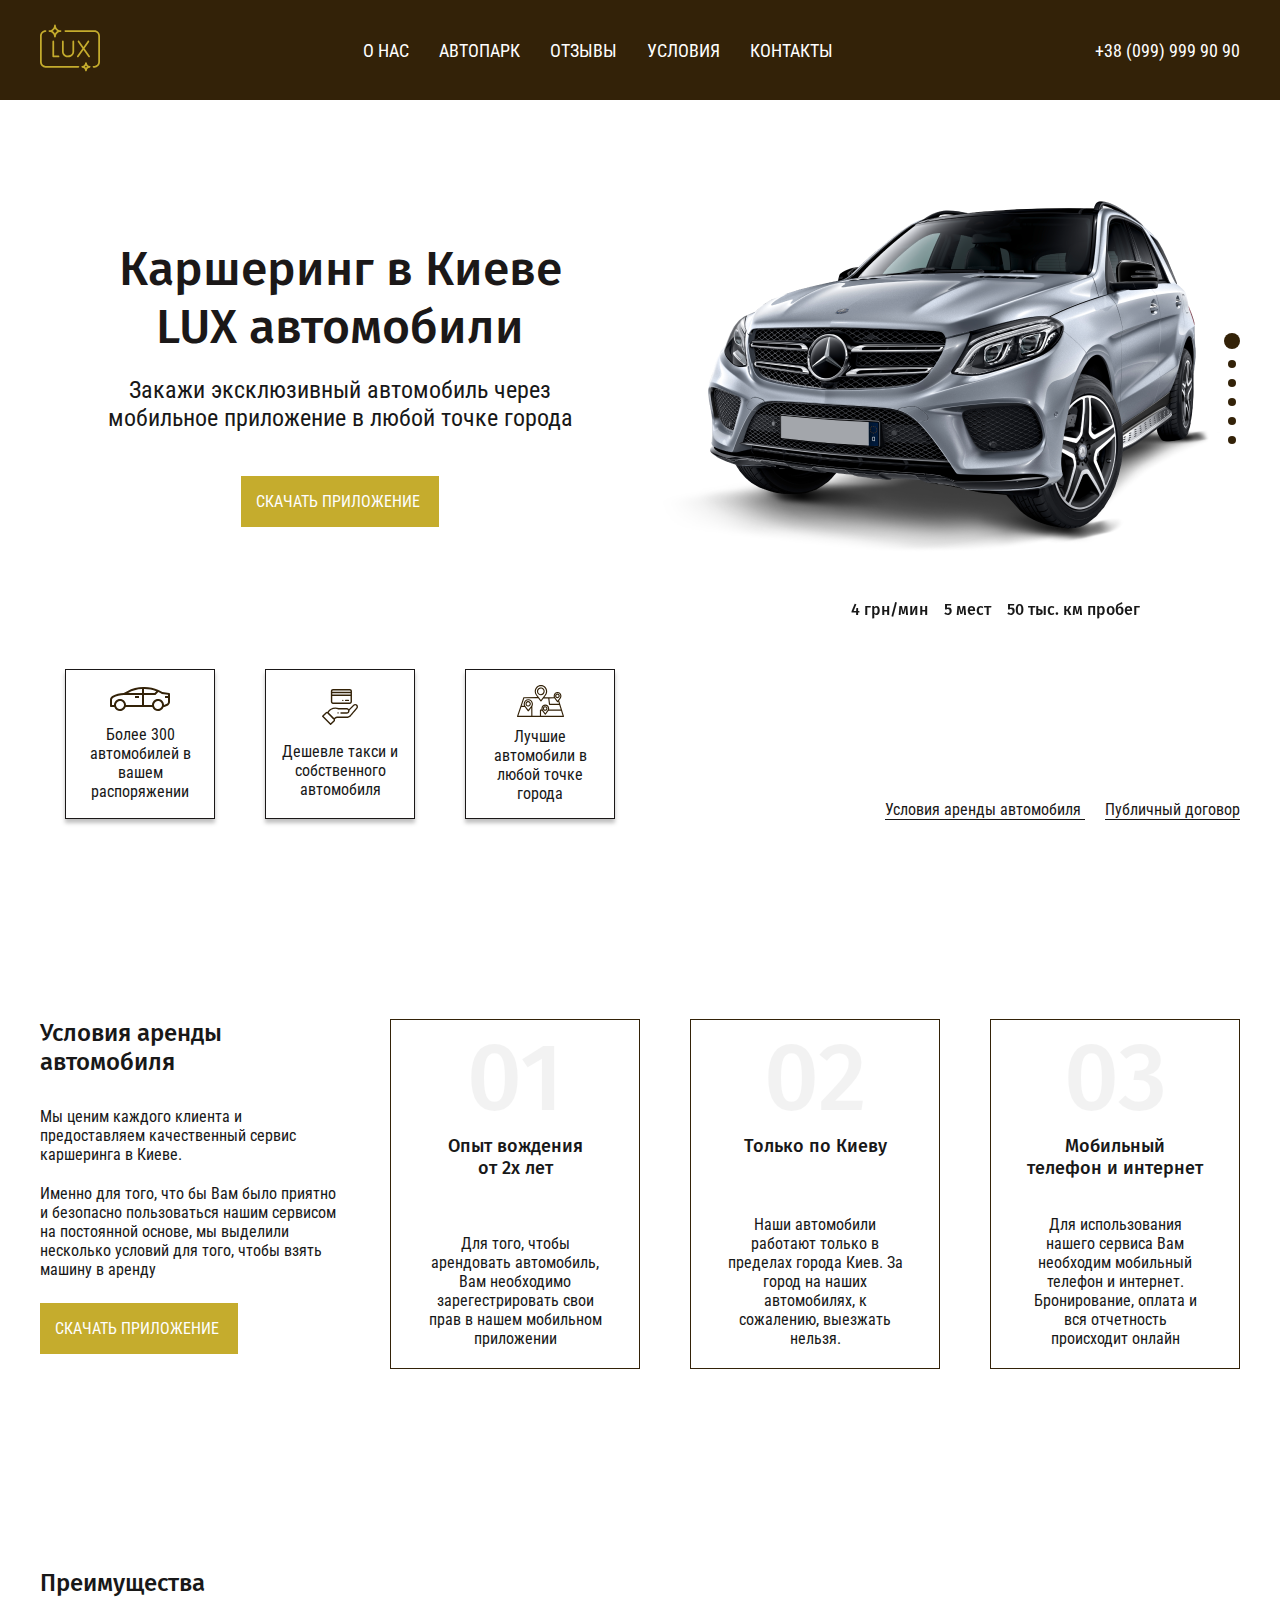
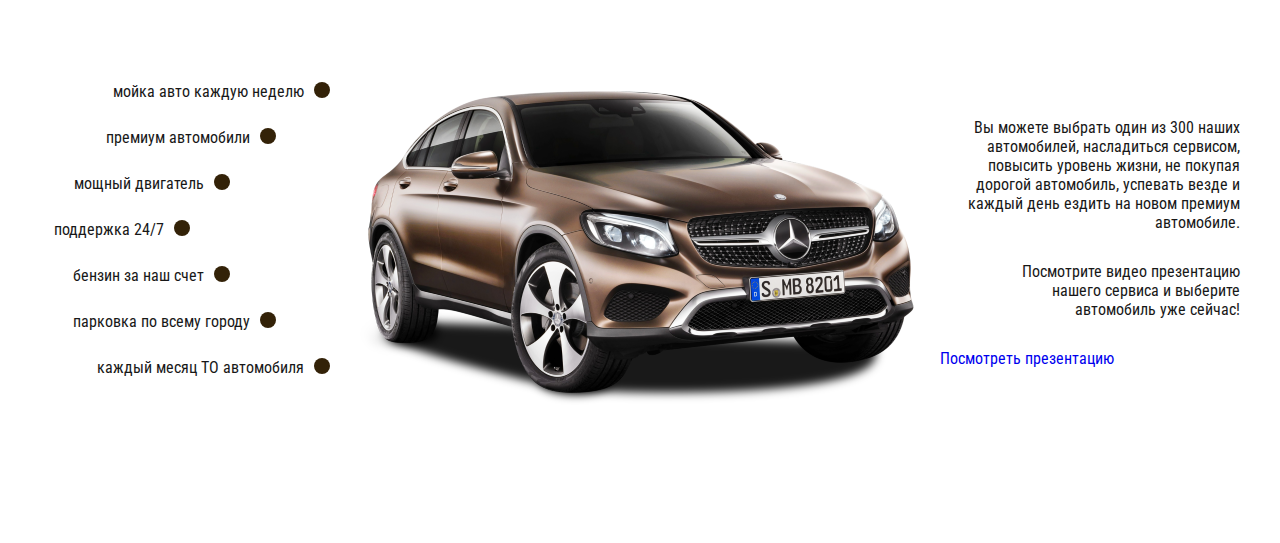
==== Каршеринг/start/index.html @ d03077fe "time 1.20" ====
<!DOCTYPE html>
<html lang="ru">
<head>
  <meta charset="UTF-8">
  <meta name="viewport" content="width=device-width, initial-scale=1.0">
  <meta http-equiv="X-UA-Compatible" content="ie=edge">
  <title>Document</title>
  <link rel="preconnect" href="https://fonts.googleapis.com">
<link rel="preconnect" href="https://fonts.gstatic.com" crossorigin>
<link href="https://fonts.googleapis.com/css2?family=Fira+Sans:wght@300;400;500;700&family=Roboto+Condensed:wght@400;700&display=swap" rel="stylesheet"> 
  <link rel="stylesheet" href="css/reset.css">
  <link rel="stylesheet" href="css/slick.css">
  <link rel="stylesheet" href="css/jquery.fancybox.css">
  <link rel="stylesheet" href="css/style.css">
</head>
<body>
  
 <header class="header">      <!-- Header start -->
  <div class="container">
    <div class="header__inner">
      <a href="#" class="logo">
        <img src="images/logo.svg" alt="Logo" class="logo__link">
      </a>
      <nav class="menu">
        <ul class="menu__list">
          <li class="menu__item">
            <a href="#" class="menu__list-link">
              О НАС
            </a></li>
          <li class="menu__item">
            <a href="#" class="menu__list-link">
              АВТОПАРК
            </a></li>
          <li class="menu__item">
            <a href="#" class="menu__list-link">
              ОТЗЫВЫ
            </a></li>
          <li class="menu__item">
            <a href="#" class="menu__list-link">
              УСЛОВИЯ
            </a></li>
          <li class="menu__item">
            <a href="#" class="menu__list-link">
              КОНТАКТЫ
            </a></li>
        </ul>
      </nav>
      <a href="tel:380999999090" class="phone">+38 (099) 999 90 90</a>
    </div>
  </div>
 </header>      <!-- Header end -->

 <section class="top">      <!-- Section start -->
   <div class="container">
    <div class="top__heading">
      <div class="top__content">
        <h1 class="top__title">
         Каршеринг в Киеве LUX автомобили     
        </h1>
        <p class="top__text">
          Закажи эксклюзивный автомобиль через мобильное приложение в любой точке города
        </p>
        <a href="#" class="application__btn">Скачать приложение</a>
      </div>
      <div class="top__slaider">
        <div class="top__slaider-item">
          <img class="top__slaider-img" src="images/slaider-img.png" alt="">
           <p class="top__slaider-text">
         <span>4 грн/мин</span> <span>5 мест</span> <span>50 тыс. км пробег</span> 
        </p>
        </div>
        <div class="top__slaider-item">
          <img class="top__slaider-img" src="images/slaider-img.png" alt="">
           <p class="top__slaider-text">
            <span>4 грн/мин</span> <span>5 мест</span> <span>50 тыс. км пробег</span>
        </p>
        </div>
        <div class="top__slaider-item">
          <img class="top__slaider-img" src="images/slaider-img.png" alt="">
           <p class="top__slaider-text">
            <span>4 грн/мин</span> <span>5 мест</span> <span>50 тыс. км пробег</span>
        </p>
        </div>
        <div class="top__slaider-item">
          <img class="top__slaider-img" src="images/slaider-img.png" alt="">
           <p class="top__slaider-text">
            <span>4 грн/мин</span> <span>5 мест</span> <span>50 тыс. км пробег</span>
        </p>
        </div>
        <div class="top__slaider-item">
          <img class="top__slaider-img" src="images/slaider-img.png" alt="">
           <p class="top__slaider-text">
            <span>4 грн/мин</span> <span>5 мест</span> <span>50 тыс. км пробег</span>
        </p>
        </div>
        <div class="top__slaider-item">
          <img class="top__slaider-img" src="images/slaider-img.png" alt="">
           <p class="top__slaider-text">
            <span>4 грн/мин</span> <span>5 мест</span> <span>50 тыс. км пробег</span>
        </p>
        </div>
      </div>
    </div>

    <div class="top__bottom">
      <div class="top__items">
        <div class="top__item">
          <img src="images/icon-1.svg" alt="" class="top_item-img">
          <p class="top__item-text">
            Более 300 автомобилей в вашем распоряжении
             
          </p>
        </div>
        <div class="top__item">
          <img src="images/icon-2.svg" alt="" class="top_item-img">
          <p class="top__item-text">
            Дешевле такси и собственного автомобиля

             
          </p>
        </div>
        <div class="top__item">
          <img src="images/icon-3.svg" alt="" class="top_item-img">
          <p class="top__item-text">
            Лучшие автомобили в любой точке города
          </p>
        </div>
      </div>
      <div class="top__links">
        <a href="#" class="top_link">
          Условия аренды автомобиля 
        </a>
        <a href="#" class="top_link">
          Публичный договор
        </a>
      </div>
    </div>
   </div>
 </section>     <!-- Section end -->

<section class="rent">     <!-- Section rend start --> 

  <div class="container">
    <div class="rent__inner">
      <div class="rent__content">
        <h3 class="rent__title">
          Условия аренды 
            автомобиля
        </h3>
        <p class="rent__text">
          Мы ценим каждого клиента и предоставляем качественный сервис каршеринга в Киеве.

        </p>
        <p class="rent__text">
          Именно для того, что бы Вам было приятно и безопасно пользоваться нашим сервисом на постоянной основе, мы выделили несколько условий для того, чтобы взять машину в аренду
        </p>
        <a href="#" class="application__btn">Скачать приложение</a>
      </div>
      <div class="rent__item">
        <div class="ren__item-num">01</div>
        <p class="rent__item-title">
          Опыт вождения <br>
          от 2х лет

        </p>
        <p class="rent__item-text">
          Для того, чтобы арендовать автомобиль, Вам необходимо зарегестрировать свои прав в нашем мобильном приложении
        </p>
      </div>
      <div class="rent__item">
        <div class="ren__item-num">02</div>
        <p class="rent__item-title">
          Только по Киеву
        </p>
        <p class="rent__item-text">
          Наши автомобили работают только в пределах города Киев.
          За город на наших автомобилях, к сожалению, выезжать нельзя.
        </p>
      </div>
      <div class="rent__item">
        <div class="ren__item-num">03</div>
        <p class="rent__item-title">
          Мобильный телефон и интернет
        </p>
        <p class="rent__item-text">
          Для использования нашего сервиса Вам необходим мобильный телефон и интернет.
          Бронирование, оплата и вся отчетность происходит онлайн
        </p>
      </div>
    </div>
  </div>

</section>      <!-- Section rend end --> 

<section class="benefits">      <!-- Section benefits start -->
  <div class="container">
    <h3 class="benefits__title">
      Преимущества
    </h3>
    <div class="benefits__items">
      <ul class="benefits__list">
        <li class="benefits__list-item">мойка авто каждую неделю</li>
        <li class="benefits__list-item">премиум автомобили</li>
        <li class="benefits__list-item">мощный двигатель</li>
        <li class="benefits__list-item">поддержка 24/7</li>
        <li class="benefits__list-item">бензин за наш счет</li>
        <li class="benefits__list-item">парковка по всему городу</li>
        <li class="benefits__list-item">каждый месяц ТО автомобиля</li>
      </ul>
      <img src="images/benefits.png" alt="" class="benefits__images">
      <div class="benefits__content">
        <p class="benefits__text">
          Вы можете выбрать один из 300 наших автомобилей, насладиться сервисом, повысить уровень жизни, не покупая дорогой автомобиль, успевать везде и каждый день ездить на новом премиум автомобиле.

        </p>
        <p class="benefits__text">
          Посмотрите видео презентацию нашего сервиса и выберите автомобиль уже сейчас!
        </p>
        <a href="#" class="video-piopup">Посмотреть презентацию</a>
      </div>
    </div>
  </div>
</section>      <!-- Section benefits end -->

  <script src="https://ajax.googleapis.com/ajax/libs/jquery/3.4.1/jquery.min.js"></script>
  <script src="js/slick.min.js"></script>
  <script src="js/jquery.fancybox.min.js"></script>
  <script src="js/main.js"></script>
</body>
</html>
---- Каршеринг/start/css/style.css ----
html {
    box-sizing: border-box;
}

*,
*::after,
*::before {
    box-sizing: inherit;
}

a {
    text-decoration: none;
}

.container {
    max-width: 1220px;
    padding: 0 10px;
    margin: 0 auto;
}

body {
    font-family: "Roboto Condensed";
    font-style: normal;
    font-weight: 400;
    font-size: 16px;
    line-height: 19px;
    color: #181818;
}

.header {
    background: #332208
}

.header__inner {
    display: flex;
    justify-content: space-between;
    align-items: center;
    height: 100px;
}

.menu__list {
    display: flex;
}

.menu__item {
    margin: 0 15px;
}

.menu__list-link {
    text-transform: uppercase;
    color: #fefefe;
    font-size: 18px;
    line-height: 21px;
    padding-bottom: 5px;
    transition: all .7s;
    border-bottom: 1px solid transparent;
}

.menu__list-link:hover {
    border-bottom: 1px solid #fefefe;
}

.phone {
    font-size: 18px;
    line-height: 21px;
    color: #FEFEFE;
}

.top {
    padding-bottom: 100px;
}

.top__heading {
    display: flex;
    padding: 50px 0 50px;    
}

.top__content {
    text-align: center;
    padding-top: 90px;
    width: 50%;
    
}

.top__title {
    font-family: "Fira Sans";
    font-style: normal;
    font-weight: 500;
    font-size: 48px;
    line-height: 58px;
    max-width: 455px;
    color: #1B1818;
    margin: 0 auto 20px;
}

.top__text {
    font-weight: normal;
    font-size: 24px;
    line-height: 28px;
    max-width: 470px;
    margin: 0 auto 60px;
}

.application__btn {
    text-transform: uppercase;
    color: #FEFEFE;
    background-color: #C5AC2D;
    padding: 16px 19px 16px 15px;
    transition: all .5s;
    border: 1px solid trsnsporent;
}

.application__btn:hover {
    color: #C5AC2D;
    background-color: #fefefe;
    border: 1px solid #C5AC2D;
}

.top__slaider {
    width: 50%;
}

.top__slaider .slick-dots {
    position: absolute;
    right: 0;
    top: 50%;
    transform: translateY(-50%);
}

.slick-dots {
    list-style: none;
    text-align: center;
    
}

.slick-dots button {
    font-size: 0;
    width: 8px;
    height: 8px;
    background-color: #332208;
    border: none;
    border-radius: 50%;
    padding: 0;
}

.slick-active button {
    width: 16px;
    height: 16px;
}

.top__slaider-img {

}

.top__slaider-text {
    font-family: "Fira Sans";
    font-weight: 500;
    padding-right: 100px;
    text-align: right;

}

.top__slaider-text span + span {
    padding-left: 12px;
}

.top__bottom {
    display: flex;
    align-items: flex-end;
    justify-content: space-between;
}

.top__items {
    width: 50%;
    display: flex;
    justify-content: space-around;
}

.top__item  {
    border: 1px solid #1B1818;
    padding: 10px;
    width: 150px;
    height: 150px;
    display: flex;
    flex-direction: column;
    align-items: center;
    justify-content: space-around;
    text-align: center;
    box-shadow: 0px 4px 4px rgba(0, 0, 0, 0.25);
    cursor: pointer;
    transition: all .5s
}

.top__item:hover {
    transform: scale(1.25);
}

.top__links {
    padding-left: 20px;
}

.top_link {
    color: #1B1818;
    border-bottom: 1px solid #181818;

}

.top_link + .top_link {
    margin-left: 20px;
}

.rent {
   padding: 100px 0;
}

.rent__inner {
    display: flex;
    justify-content: space-between;
}

.rent__content {
    width: 300px;

}

.rent__title {
    font-family: "Fira Sans";
    font-style: normal;
    font-weight: 500;
    font-size: 24px;
    line-height: 29px;
    margin-bottom: 30px;
}

.rent__text {
    margin-bottom: 20px;
}

.rent__text + .rent__text {
    margin-bottom: 40px;
}

.rent__item {
    border: 1px solid #332208;
    width: 250px;
    min-height: 350px;
    padding:  0 35px 20px;
    text-align: center; 
    display: flex;
    flex-direction: column;
    justify-content: space-around;
}

.ren__item-num {
    font-family: "Fira Sans";
    font-style: normal;
    font-weight: 500;
    font-size: 96px;
    line-height: 115px;
    text-align: center;
    color: #181818;
    opacity: 0.05;

}

.rent__item-title {
    font-family: "Fira Sans";
    font-style: normal;
    font-weight: 500;
    font-size: 18px;
    line-height: 22px;
    margin-bottom: auto;
}

.rent__item-text {
   
}

.benefits {
    padding: 100px 0;
}

.benefits__title {
    font-family: 'Fira Sans';
    font-style: normal;
    font-weight: 500;
    font-size: 24px;
    line-height: 29px;  
    margin-bottom: 45px;

}

.benefits__items {
    display: flex;
    justify-content: space-between;
    align-items: center;
}

.benefits__list {
    width: 300px;
    list-style: none;
}

.benefits__list-item {
    margin-bottom: 27px;
    padding-right: 26px;
    position: relative;
    text-align: right;
}

.benefits__list-item::after {
    content: '';
    position: absolute;
    width: 16px;
    height: 16px;
    border-radius: 50%;
    background: #332208;
    right: 0;
}

.benefits__list-item:nth-child(1),
.benefits__list-item:nth-child(7) {
    margin-right: 10px;
}

.benefits__list-item:nth-child(2),
.benefits__list-item:nth-child(6) {
    margin-right: 64px;
}

.benefits__list-item:nth-child(3),
.benefits__list-item:nth-child(5) {
    margin-right: 110px;
}

.benefits__list-item:nth-child(4) {
    margin-right: 150px;
}

.benefits__content {
    width: 300px;
}

.benefits__text {
    margin-bottom: 30px;
    text-align: right;
}

.benefits__text + .benefits__text {
    width: 267px;
    margin-left: auto;
}

1/20
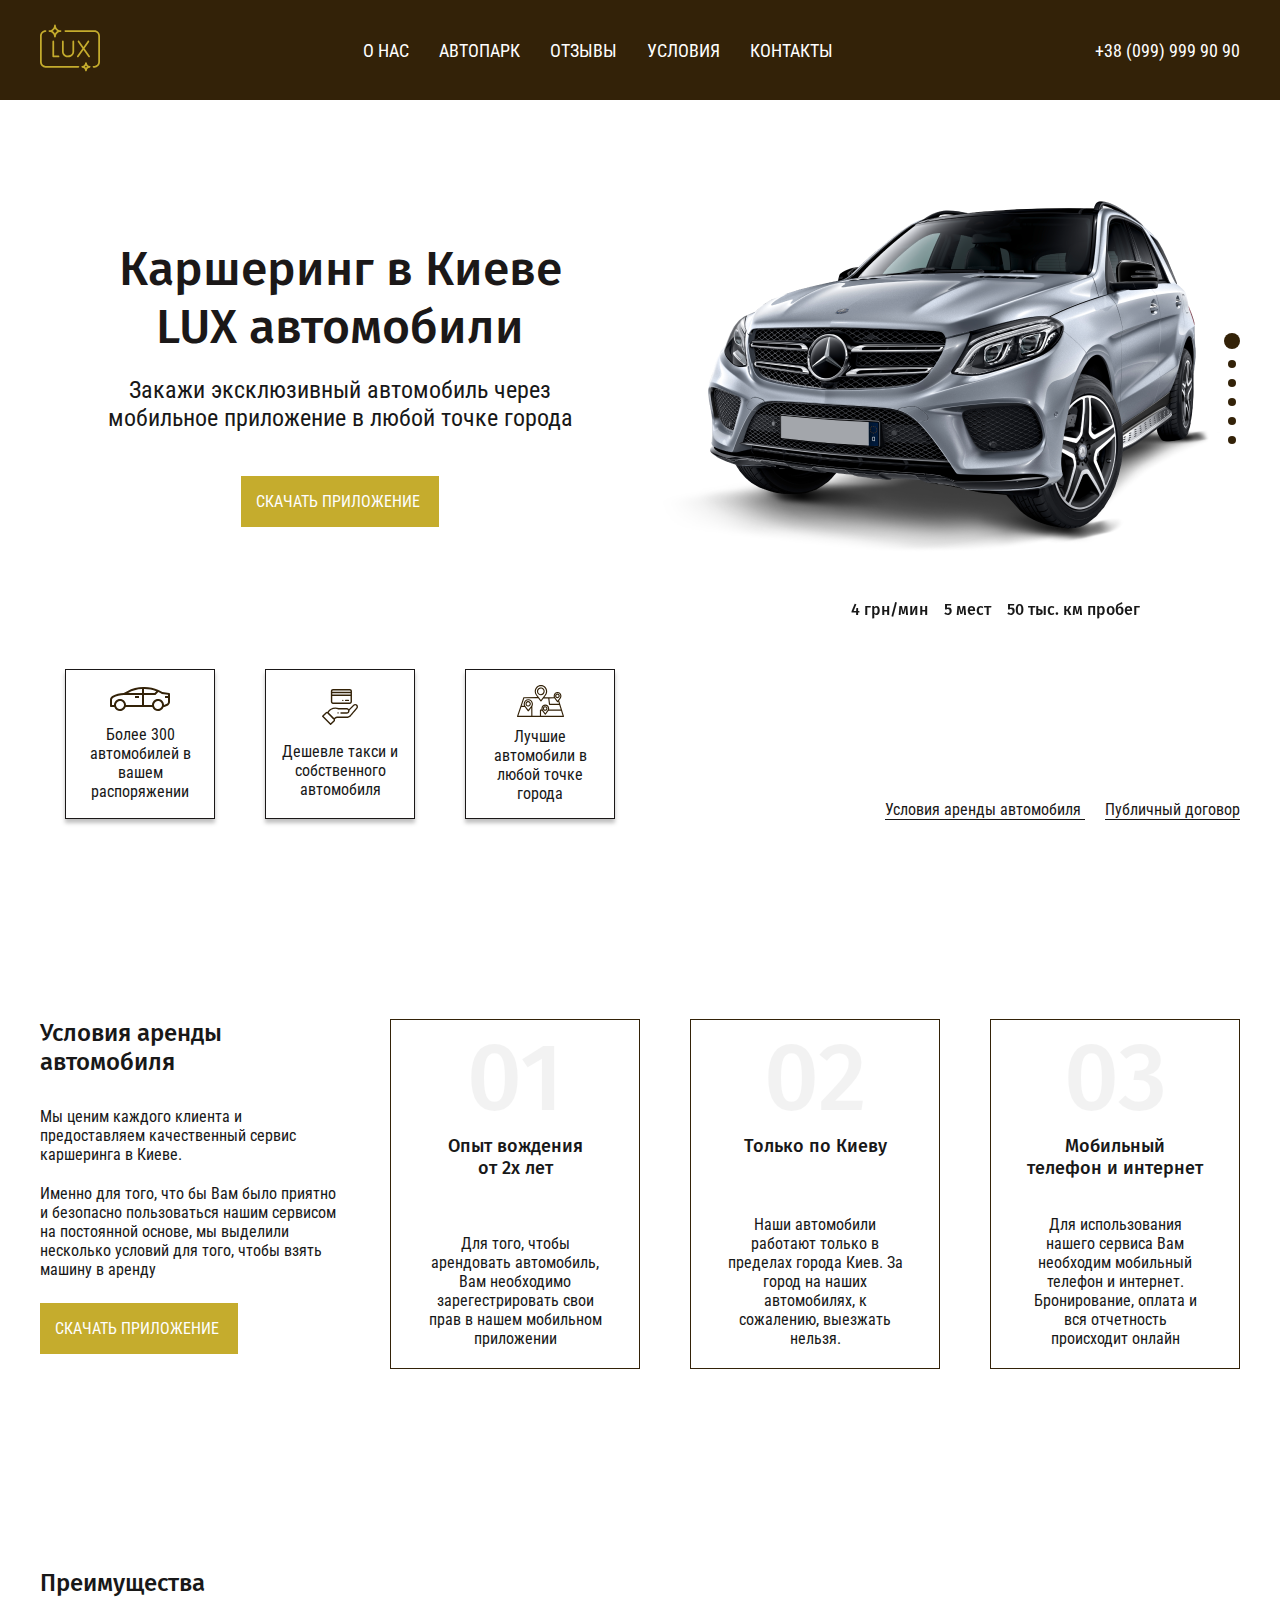
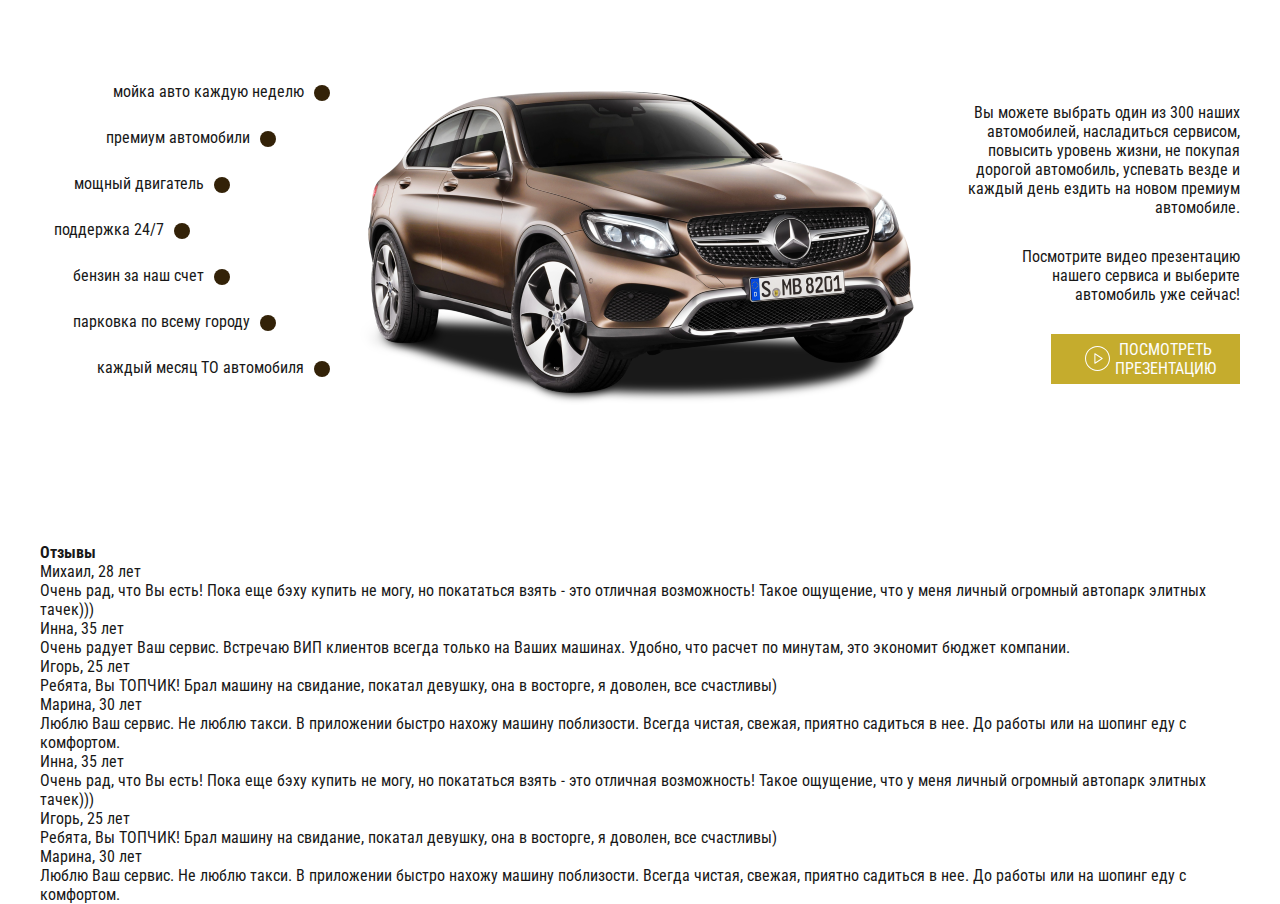
==== commit 940f2079: "time- 1.43" ====
--- a/Каршеринг/start/index.html
+++ b/Каршеринг/start/index.html
@@ -216,11 +216,88 @@
         <p class="benefits__text">
           Посмотрите видео презентацию нашего сервиса и выберите автомобиль уже сейчас!
         </p>
-        <a href="#" class="video-piopup">Посмотреть презентацию</a>
+        <a data-fancybox href="https://www.youtube.com/watch?v=_sI_Ps7JSEk" class="video-piopup">Посмотреть<br> презентацию</a>
       </div>
     </div>
   </div>
 </section>      <!-- Section benefits end -->
+
+<section class="reviews">     <!-- Section reviews start -->
+  <div class="container">
+    <h3 class="reviews__title">
+      Отзывы
+    </h3>
+    <div class="reviews__slaider">
+      <div class="reviews__item">
+        <p class="reviews__item-name">
+          Михаил, 28 лет
+        </p>
+        <p class="reviews__item-text">
+          Очень рад, что Вы есть!
+          Пока еще бэху купить не могу, но покататься взять - это отличная возможность!
+          Такое ощущение, что у меня личный огромный автопарк элитных тачек)))
+
+        </p>
+      </div>
+      <div class="reviews__item">
+        <p class="reviews__item-name">
+          Инна, 35 лет
+        </p>
+        <p class="reviews__item-text">
+          Очень радует Ваш сервис. Встречаю ВИП клиентов всегда только на Ваших машинах.
+          Удобно, что расчет по минутам, это экономит бюджет компании.
+
+        </p>
+      </div>
+      <div class="reviews__item">
+        <p class="reviews__item-name">
+          Игорь, 25 лет
+        </p>
+        <p class="reviews__item-text">
+          Ребята, Вы ТОПЧИК!
+          Брал машину на свидание, покатал девушку, она в восторге, я доволен, все счастливы)
+        </p>
+      </div>
+      <div class="reviews__item">
+        <p class="reviews__item-name">
+          Марина, 30 лет
+        </p>
+        <p class="reviews__item-text">
+          Люблю Ваш сервис. Не люблю такси. В приложении быстро нахожу машину поблизости. Всегда чистая, свежая, приятно садиться в нее. До работы или на шопинг еду с комфортом. 
+        </p>
+      </div>
+      <div class="reviews__item">
+        <p class="reviews__item-name">
+          Инна, 35 лет
+        </p>
+        <p class="reviews__item-text">
+          Очень рад, что Вы есть!
+          Пока еще бэху купить не могу, но покататься взять - это отличная возможность!
+          Такое ощущение, что у меня личный огромный автопарк элитных тачек)))
+        </p>
+      </div>
+      <div class="reviews__item">
+        <p class="reviews__item-name">
+          Игорь, 25 лет
+        </p>
+        <p class="reviews__item-text">
+          Ребята, Вы ТОПЧИК!
+          Брал машину на свидание, покатал девушку, она в восторге, я доволен, все счастливы)
+
+        </p>
+      </div>
+      <div class="reviews__item">
+        <p class="reviews__item-name">
+          Марина, 30 лет
+        </p>
+        <p class="reviews__item-text">
+          Люблю Ваш сервис. Не люблю такси. В приложении быстро нахожу машину поблизости. Всегда чистая, свежая, приятно садиться в нее. До работы или на шопинг еду с комфортом. 
+        </p>
+      </div>
+    </div>
+  </div>
+</section>      <!-- Section reviews end -->
+
 
   <script src="https://ajax.googleapis.com/ajax/libs/jquery/3.4.1/jquery.min.js"></script>
   <script src="js/slick.min.js"></script>
--- a/Каршеринг/start/css/style.css
+++ b/Каршеринг/start/css/style.css
@@ -317,6 +317,7 @@
     border-radius: 50%;
     background: #332208;
     right: 0;
+    top: 3px;
 }
 
 .benefits__list-item:nth-child(1),
@@ -340,6 +341,7 @@
 
 .benefits__content {
     width: 300px;
+    text-align: right;
 }
 
 .benefits__text {
@@ -352,11 +354,44 @@
     margin-left: auto;
 }
 
-1/20
-
-
-
-
-
-
-
+.video-piopup {
+    background-color: #C5AC2D;
+    text-transform: uppercase;
+    color: #fefefe;
+    padding: 6px 24px 6px 64px;
+    text-align: center;
+    display: inline-block;
+    position: relative;
+}
+
+.video-piopup::before {
+    content: '';
+    position: absolute;
+    width: 25px;
+    height: 25px;
+    background-image: url(../images/video-btn.svg);
+    top: 12px;
+    left: 34px;
+}
+
+1.43
+
+
+
+
+
+
+
+
+
+
+
+
+
+
+
+
+
+
+
+
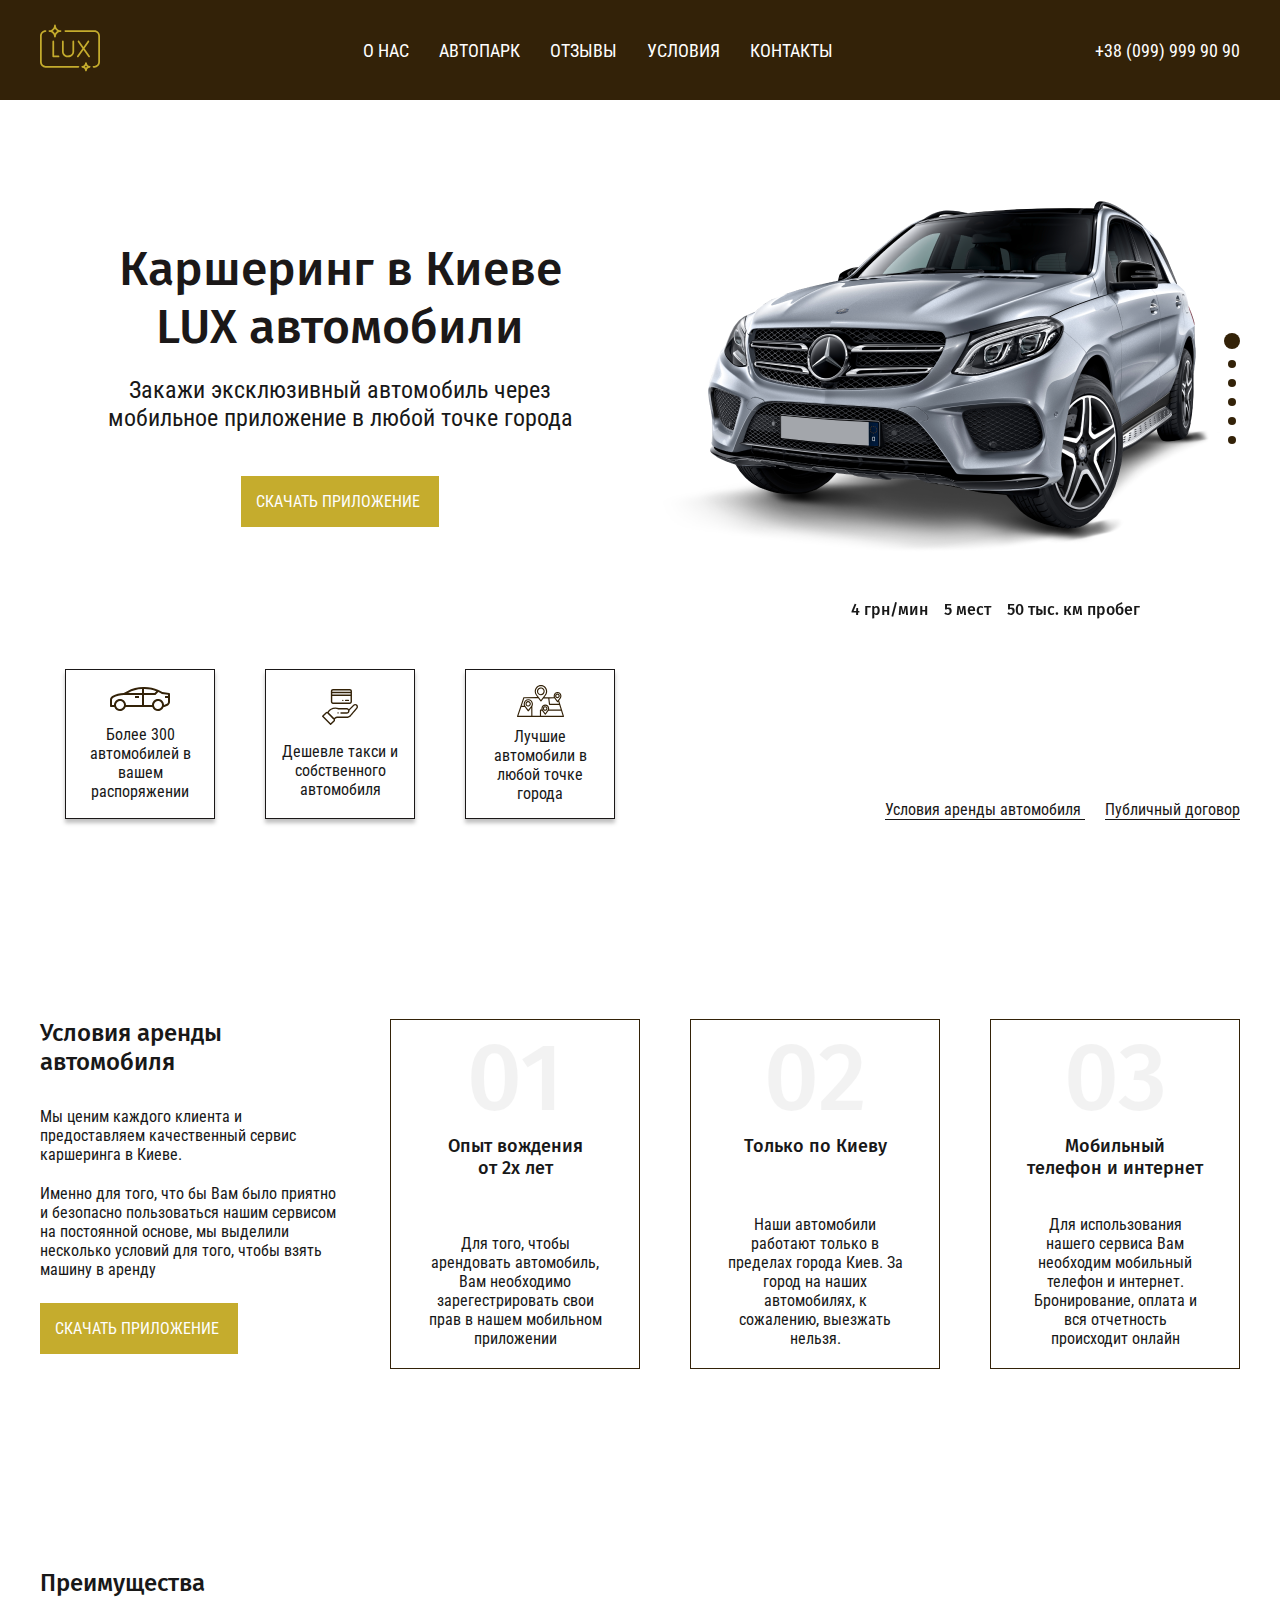
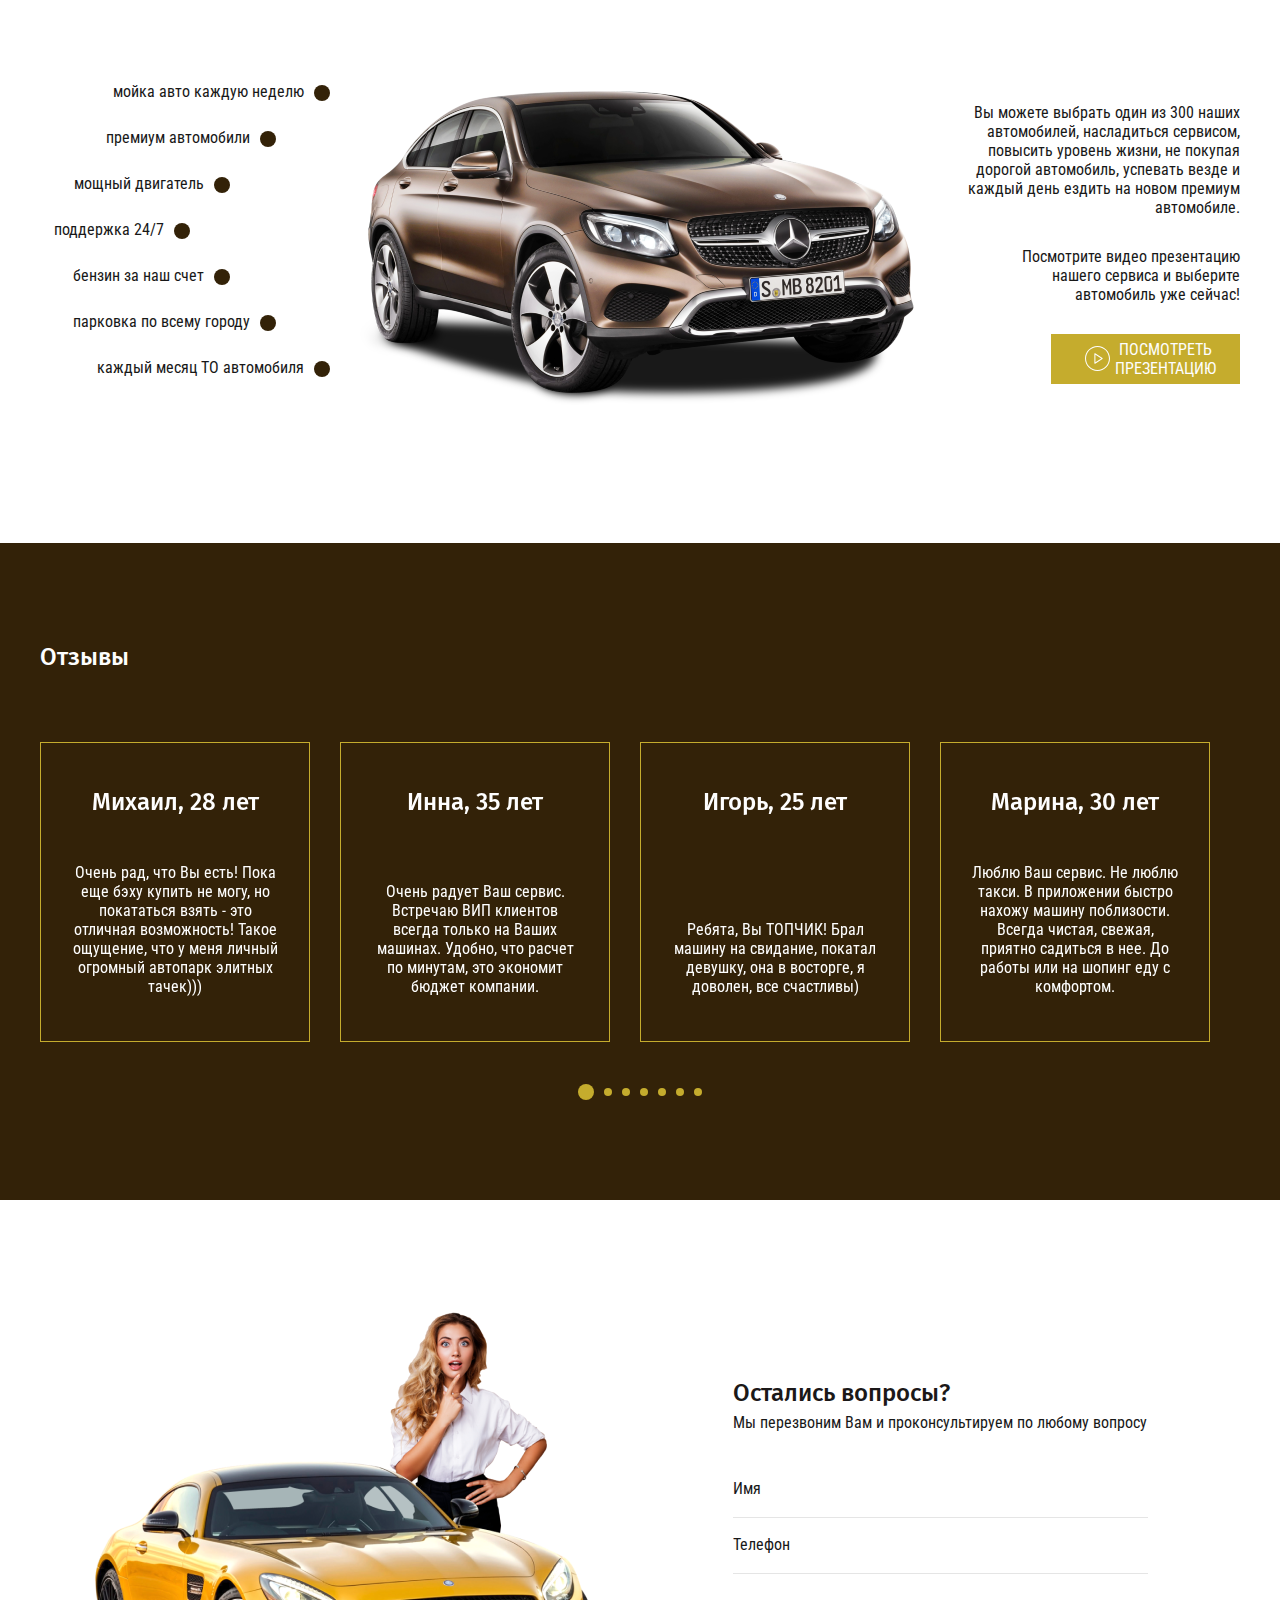
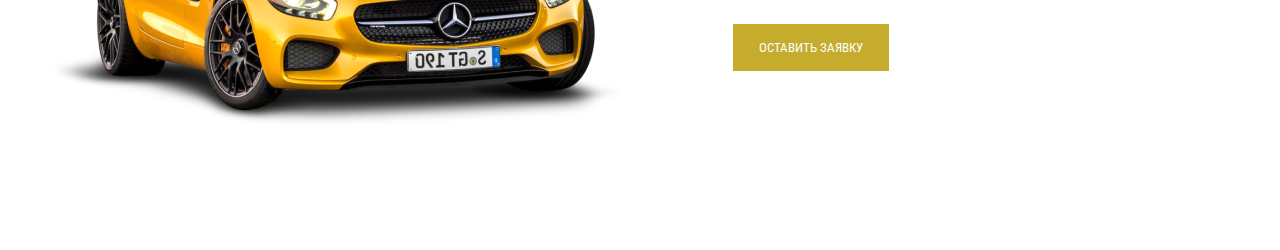
==== commit 8fc9abbc: "time-33.10" ====
--- a/Каршеринг/start/index.html
+++ b/Каршеринг/start/index.html
@@ -298,6 +298,25 @@
   </div>
 </section>      <!-- Section reviews end -->
 
+<section class="feedback">      <!-- Section feedback start -->
+  <div class="container">
+    <div class="feedback__inner">
+      <img src="images/feedback__img.png" alt="" class="feedback__images">
+      <form class="feedback__form">
+        <h3 class="feedback__title">
+          Остались вопросы?
+        </h3>
+        <p class="feedback__text">
+          Мы перезвоним Вам и проконсультируем по любому вопросу
+        </p>
+        <input type="text" class="feedback__input" placeholder="Имя">
+        <input type="text" class="feedback__input" placeholder="Телефон">
+        <button class="feedback__btn" type="submit">ОСТАВИТЬ ЗАЯВКУ</button>
+      </form>
+    </div>
+  </div>
+</section>      <!-- Section feedback end -->
+
 
   <script src="https://ajax.googleapis.com/ajax/libs/jquery/3.4.1/jquery.min.js"></script>
   <script src="js/slick.min.js"></script>
--- a/Каршеринг/start/css/style.css
+++ b/Каршеринг/start/css/style.css
@@ -374,24 +374,142 @@
     left: 34px;
 }
 
-1.43
-
-
-
-
-
-
-
-
-
-
-
-
-
-
-
-
-
-
-
-
+.reviews {
+    padding: 100px 0;
+    background-color: #332208;
+    color: #FEFEFE;
+
+    /* font-style: normal;
+    font-weight: normal;
+    font-size: 16px;
+    line-height: 19px;
+    text-align: center; */
+}
+
+
+.reviews__title {
+    font-family: 'Fira Sans';
+    font-style: normal;
+    font-weight: 500;
+    font-size: 24px;
+    line-height: 29px;  
+    margin-bottom: 70px;
+}
+
+.slick-initialized .reviews__item {
+    display: flex;
+}
+
+.reviews__item {
+    border: 1px solid #C5AC2D;
+    padding: 45px 30px;
+    display: flex;
+    flex-direction: column;
+    justify-content: space-between;
+    width: 270px;
+    min-height: 300px;
+    text-align: center;
+    margin-right: 30px;
+}
+
+.reviews__item-name  {
+    font-family: 'Fira Sans';
+    font-style: normal;
+    font-weight: 500;
+    font-size: 24px;
+    line-height: 29px;
+}
+
+.reviews__slaider .slick-dots button {
+    background-color: #C5AC2D;
+}
+
+.reviews__slaider .slick-dots {
+    display: flex;
+    justify-content: center;
+    align-items: center;
+    margin-top: 35px;
+}
+
+.reviews__slaider button {
+    margin: 0 5px;
+    line-height: 12px;
+}
+
+.feedback {
+     padding: 100px 0;
+}
+
+.feedback__inner {
+    display: flex;
+    align-items: center;
+}
+
+.feedback__images {
+    width: 50%;
+}
+
+.feedback__form {
+    width: 415px;
+    margin: 0 auto;
+}
+
+.feedback__title {
+    font-family: Fira Sans;
+    font-style: normal;
+    font-weight: 500;
+    font-size: 24px;
+    line-height: 29px;
+    color: #1B1818;
+    margin-bottom: 5px;
+}
+
+.feedback__text {
+    margin-bottom: 30px;
+
+}
+
+.feedback__input {
+    font-family: "Roboto Condensed";
+    display: block;
+    padding: 20px 0;
+    width: 100%;
+    border: none;
+    border-bottom: 1px solid rgba(0, 0, 0, .1);
+}
+
+.feedback__input::placeholder {
+    font-weight: normal;
+    font-size: 16px;
+    line-height: 19px;
+    /* text-align: center; */
+    color: #181818;
+}
+
+.feedback__btn {
+    font-family: "Roboto Condensed";
+    text-transform: uppercase;
+    color: #fefefe;
+    background-color: #C5AC2D;
+    border: none;
+    display: inline-block;
+    padding: 16px 26px;
+    margin-top: 50px;
+
+}
+
+
+
+
+
+
+
+
+
+
+
+
+
+
+
+
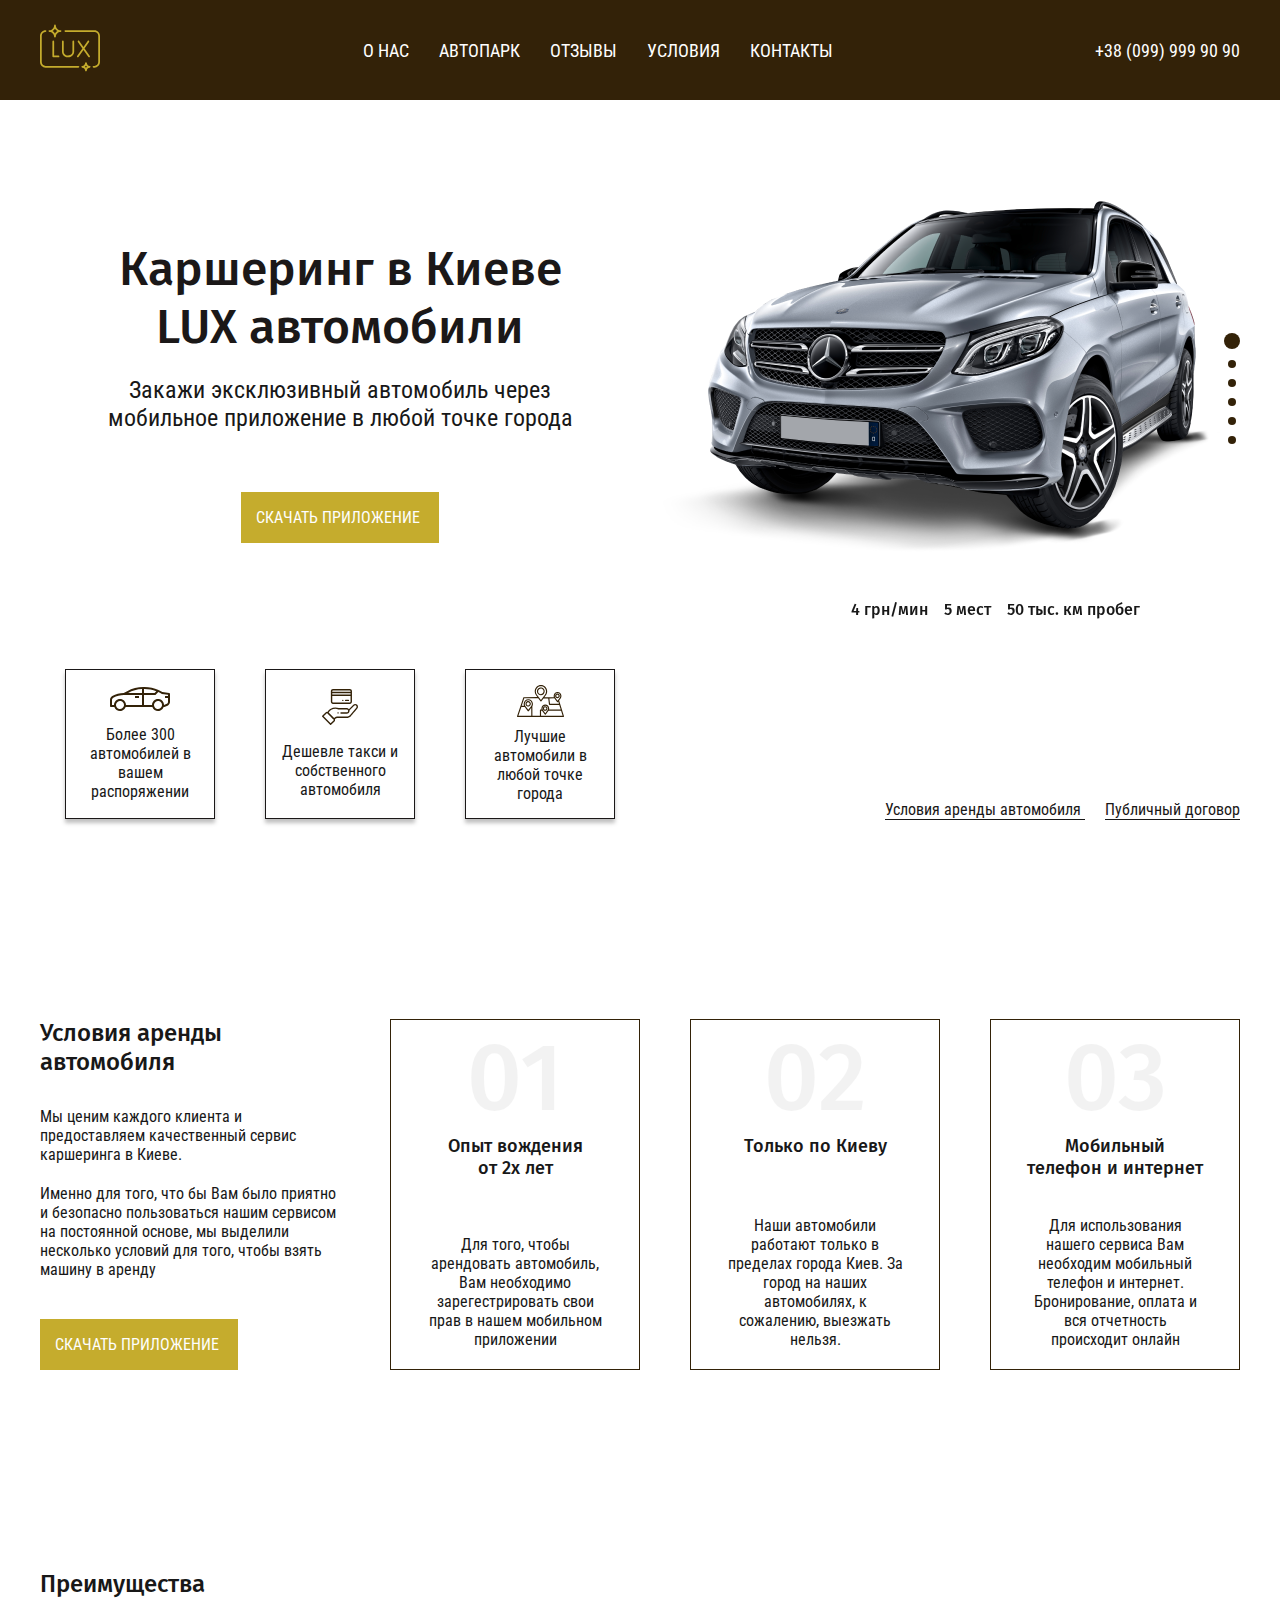
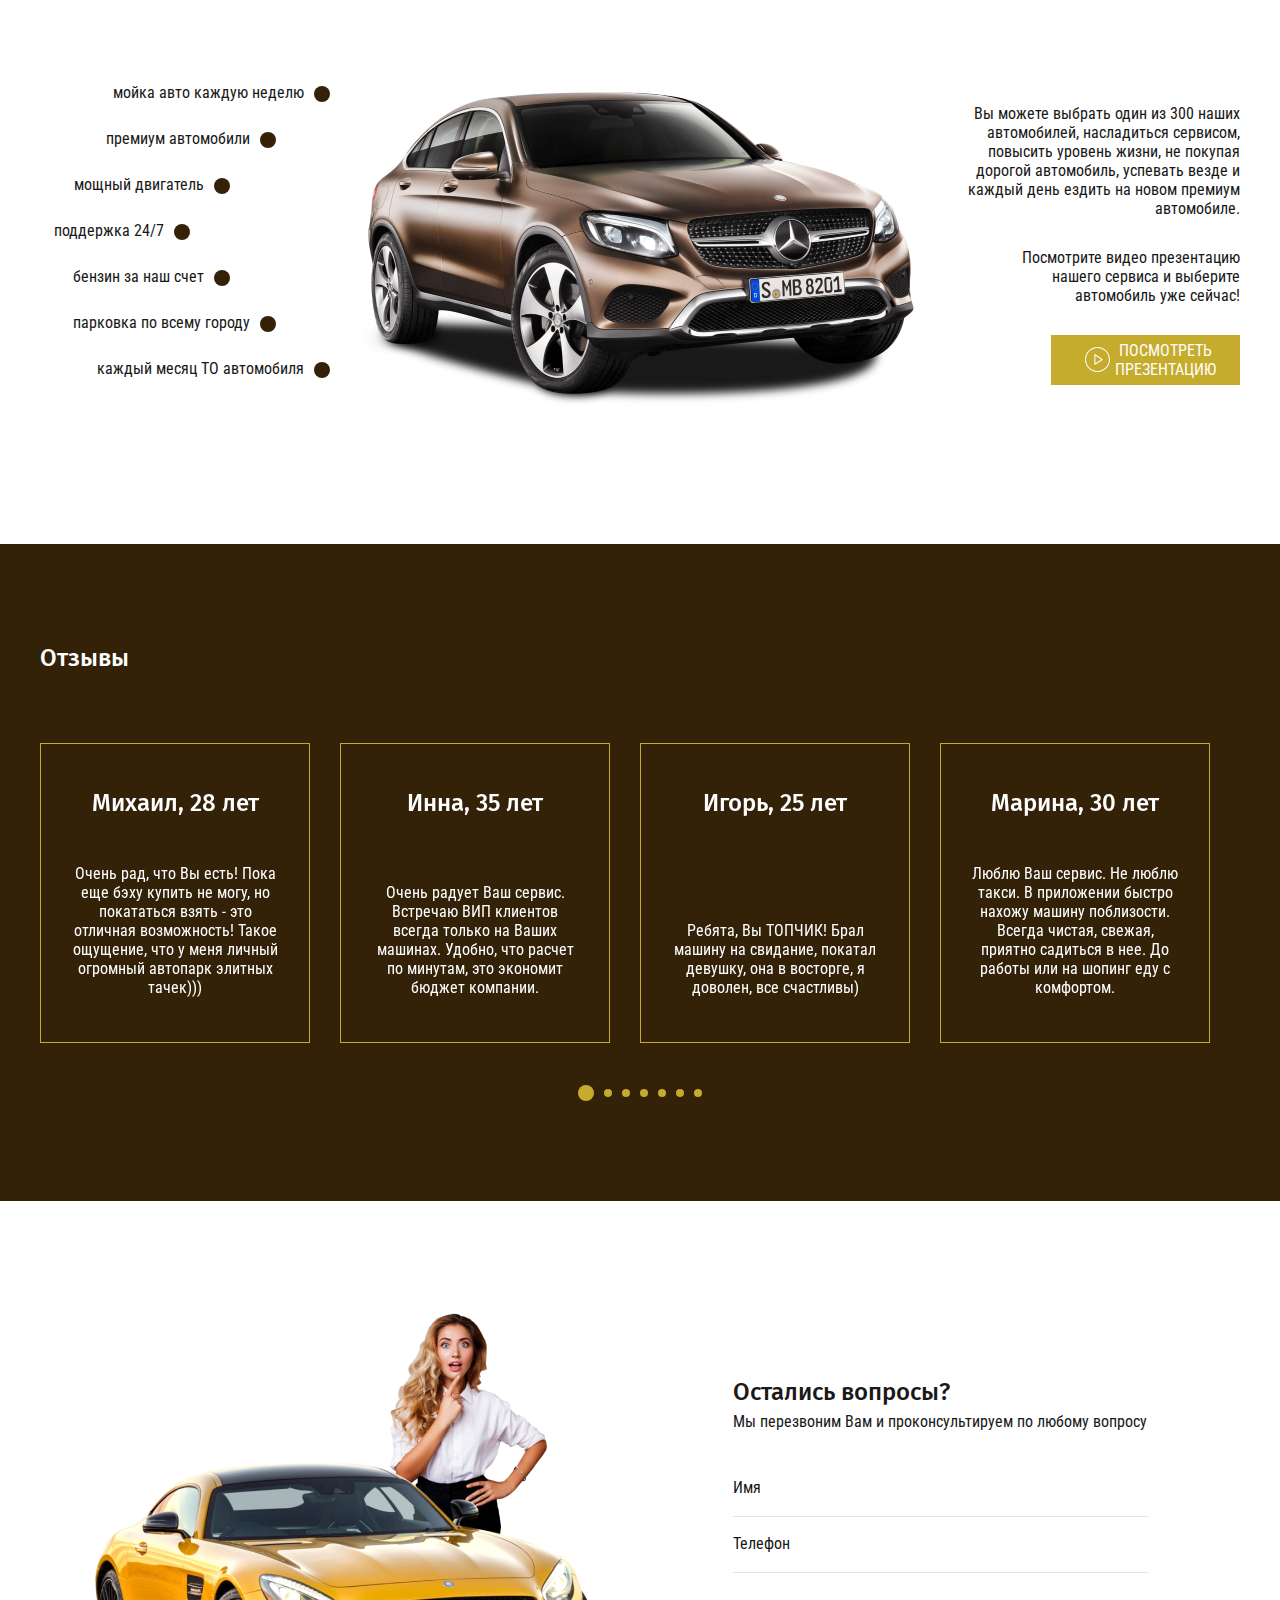
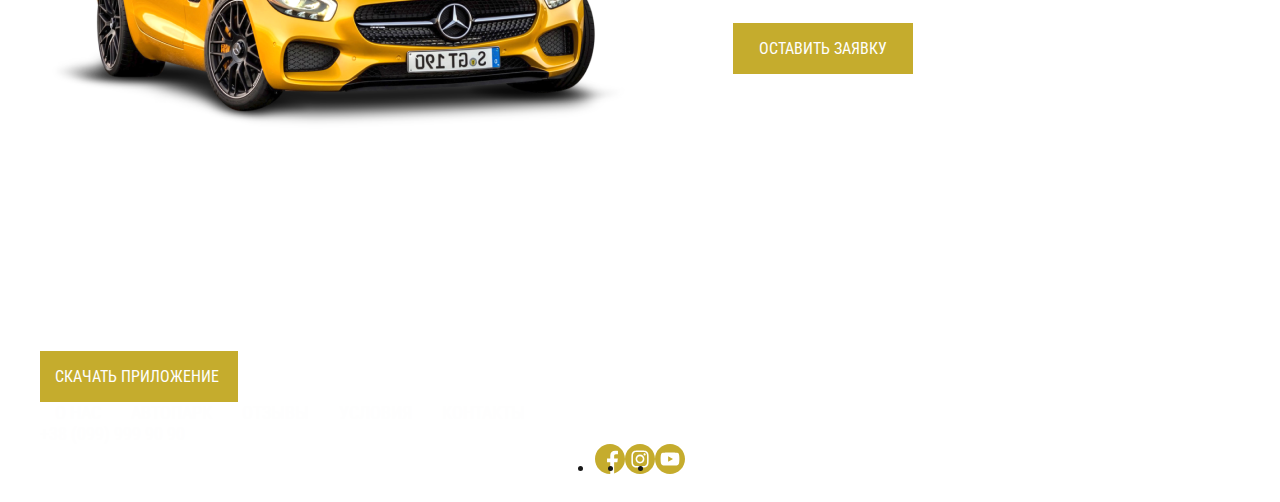
==== commit 745266be: "time-50.15" ====
--- a/Каршеринг/start/index.html
+++ b/Каршеринг/start/index.html
@@ -317,6 +317,57 @@
   </div>
 </section>      <!-- Section feedback end -->
 
+<footer class="footer">     <!-- Footer start -->
+  <div class="container">
+    <div class="footer__top">
+      <a href="#" class="application__btn">Скачать приложение</a>
+    </div>
+    <nav class="menu">
+      <ul class="menu__list">
+        <li class="menu__item">
+          <a href="#" class="menu__list-link">
+            О НАС
+          </a></li>
+        <li class="menu__item">
+          <a href="#" class="menu__list-link">
+            АВТОПАРК
+          </a></li>
+        <li class="menu__item">
+          <a href="#" class="menu__list-link">
+            ОТЗЫВЫ
+          </a></li>
+        <li class="menu__item">
+          <a href="#" class="menu__list-link">
+            УСЛОВИЯ
+          </a></li>
+        <li class="menu__item">
+          <a href="#" class="menu__list-link">
+            КОНТАКТЫ
+          </a></li>
+      </ul>
+    </nav>
+    <a href="tel:380999999090" class="phone">+38 (099) 999 90 90</a>
+    </div>
+    <ul class="footer__social">
+      <li class="footer__social-item">
+        <a href="#" class="footer__social-link">
+          <img src="images/facebook.svg" alt="" class="footer__social-img">
+        </a>
+      </li>
+      <li class="footer__social-item">
+        <a href="#" class="footer__social-link">
+          <img src="images/instagram.svg" alt="" class="footer__social-img">
+        </a>
+      </li>
+      <li class="footer__social-item">
+        <a href="#" class="footer__social-link">
+          <img src="images/youtube.svg" alt="" class="footer__social-img">
+        </a>
+      </li>
+    </ul>
+  </div>
+</footer>     <!-- Footer end -->
+
 
   <script src="https://ajax.googleapis.com/ajax/libs/jquery/3.4.1/jquery.min.js"></script>
   <script src="js/slick.min.js"></script>
--- a/Каршеринг/start/css/style.css
+++ b/Каршеринг/start/css/style.css
@@ -20,7 +20,7 @@
 }
 
 body {
-    font-family: "Roboto Condensed";
+    font-family: "Roboto Condensed",sans-serif;
     font-style: normal;
     font-weight: 400;
     font-size: 16px;
@@ -84,7 +84,7 @@
 }
 
 .top__title {
-    font-family: "Fira Sans";
+    font-family: "Fira Sans",sans-serif;
     font-style: normal;
     font-weight: 500;
     font-size: 48px;
@@ -109,6 +109,7 @@
     padding: 16px 19px 16px 15px;
     transition: all .5s;
     border: 1px solid trsnsporent;
+    display: inline-block;
 }
 
 .application__btn:hover {
@@ -154,7 +155,7 @@
 }
 
 .top__slaider-text {
-    font-family: "Fira Sans";
+    font-family: "Fira Sans",sans-serif;
     font-weight: 500;
     padding-right: 100px;
     text-align: right;
@@ -225,7 +226,7 @@
 }
 
 .rent__title {
-    font-family: "Fira Sans";
+    font-family: "Fira Sans",sans-serif;
     font-style: normal;
     font-weight: 500;
     font-size: 24px;
@@ -253,7 +254,7 @@
 }
 
 .ren__item-num {
-    font-family: "Fira Sans";
+    font-family: "Fira Sans",sans-serif;
     font-style: normal;
     font-weight: 500;
     font-size: 96px;
@@ -378,17 +379,11 @@
     padding: 100px 0;
     background-color: #332208;
     color: #FEFEFE;
-
-    /* font-style: normal;
-    font-weight: normal;
-    font-size: 16px;
-    line-height: 19px;
-    text-align: center; */
 }
 
 
 .reviews__title {
-    font-family: 'Fira Sans';
+    font-family: 'Fira Sans',sans-serif;
     font-style: normal;
     font-weight: 500;
     font-size: 24px;
@@ -413,7 +408,7 @@
 }
 
 .reviews__item-name  {
-    font-family: 'Fira Sans';
+    font-family: 'Fira Sans',sans-serif;
     font-style: normal;
     font-weight: 500;
     font-size: 24px;
@@ -455,7 +450,7 @@
 }
 
 .feedback__title {
-    font-family: Fira Sans;
+    font-family: 'Fira Sans',sans-serif;
     font-style: normal;
     font-weight: 500;
     font-size: 24px;
@@ -470,7 +465,7 @@
 }
 
 .feedback__input {
-    font-family: "Roboto Condensed";
+    font-family: "Roboto Condensed",sans-serif;
     display: block;
     padding: 20px 0;
     width: 100%;
@@ -487,8 +482,11 @@
 }
 
 .feedback__btn {
-    font-family: "Roboto Condensed";
+    font-family: "Roboto Condensed", sans-serif;
     text-transform: uppercase;
+    font-weight: 400;
+    font-size: 16px;
+    line-height: 19px;
     color: #fefefe;
     background-color: #C5AC2D;
     border: none;
@@ -498,18 +496,23 @@
 
 }
 
-
-
-
-
-
-
-
-
-
-
-
-
-
-
-
+.footer {
+    padding: 100px 0 24px;
+}
+
+.footer__social {
+    display: flex;
+    justify-content: center;
+}
+
+
+
+
+
+
+
+
+
+
+
+
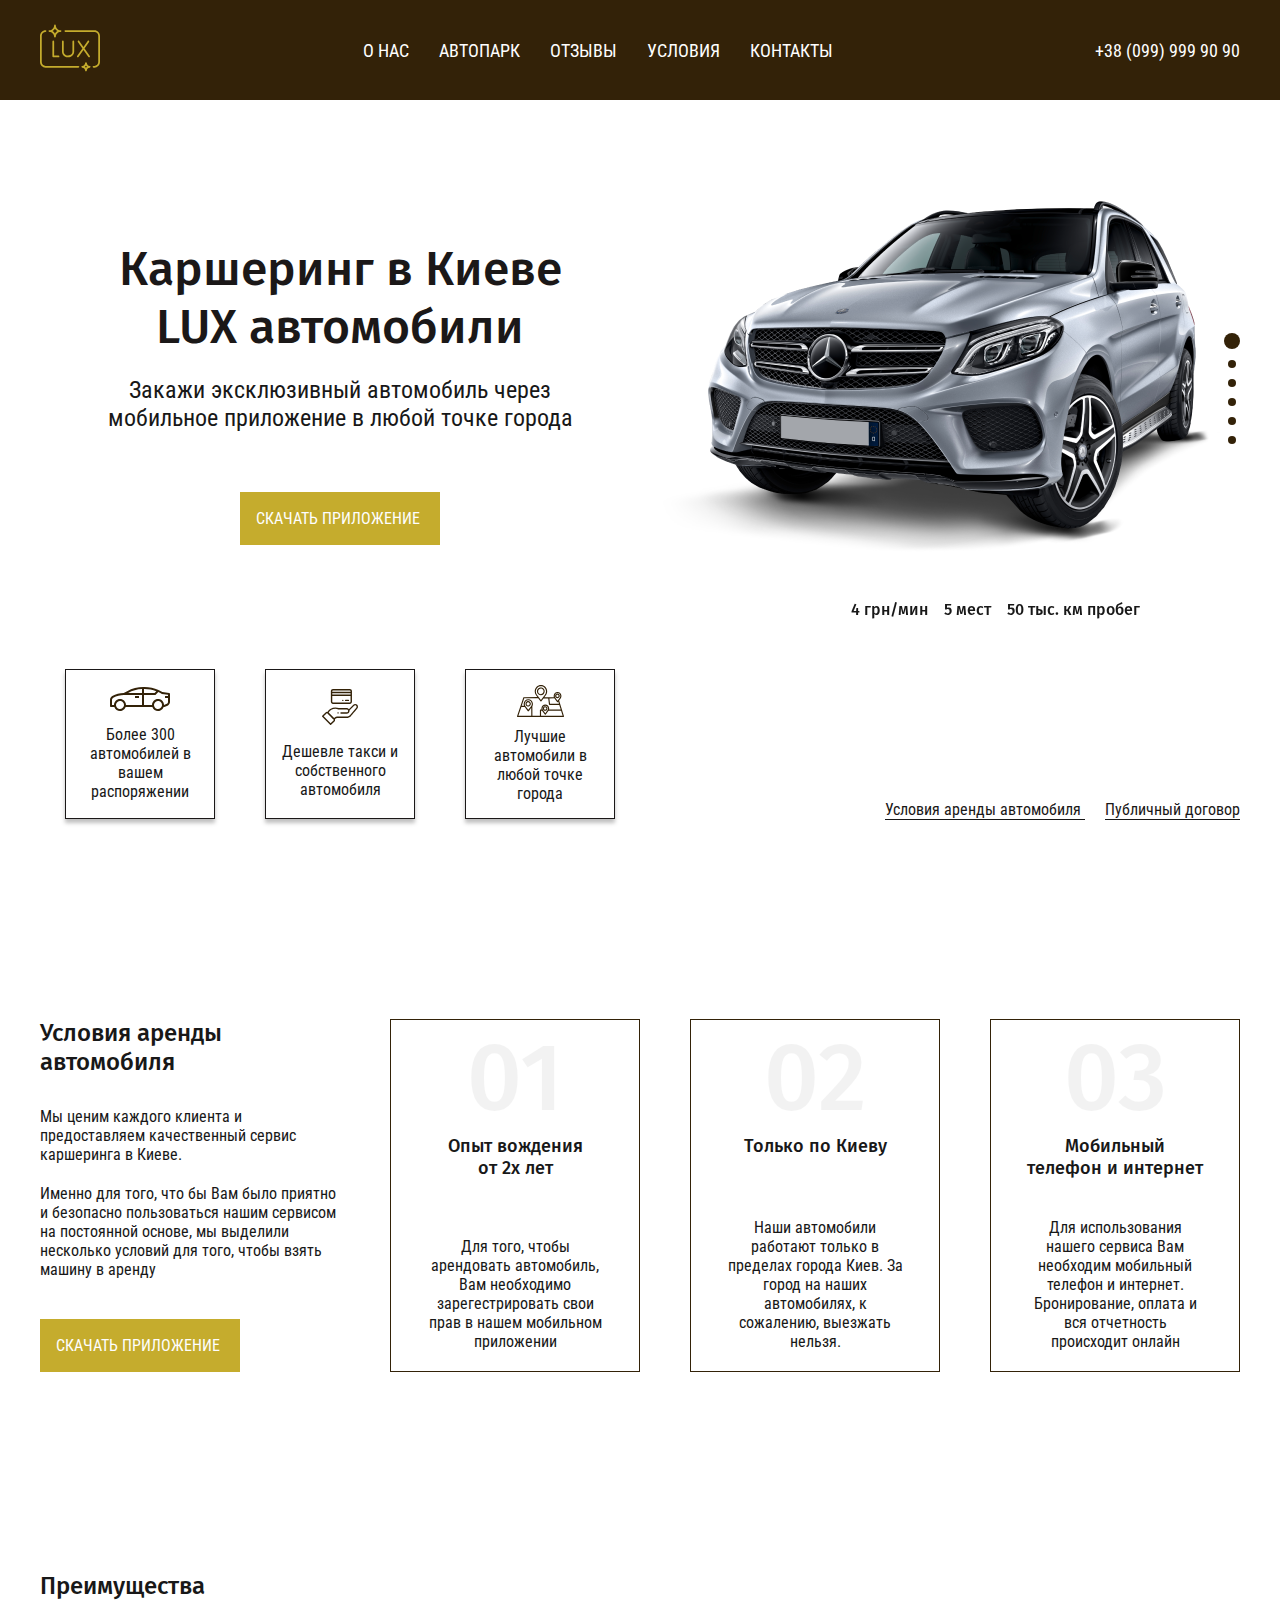
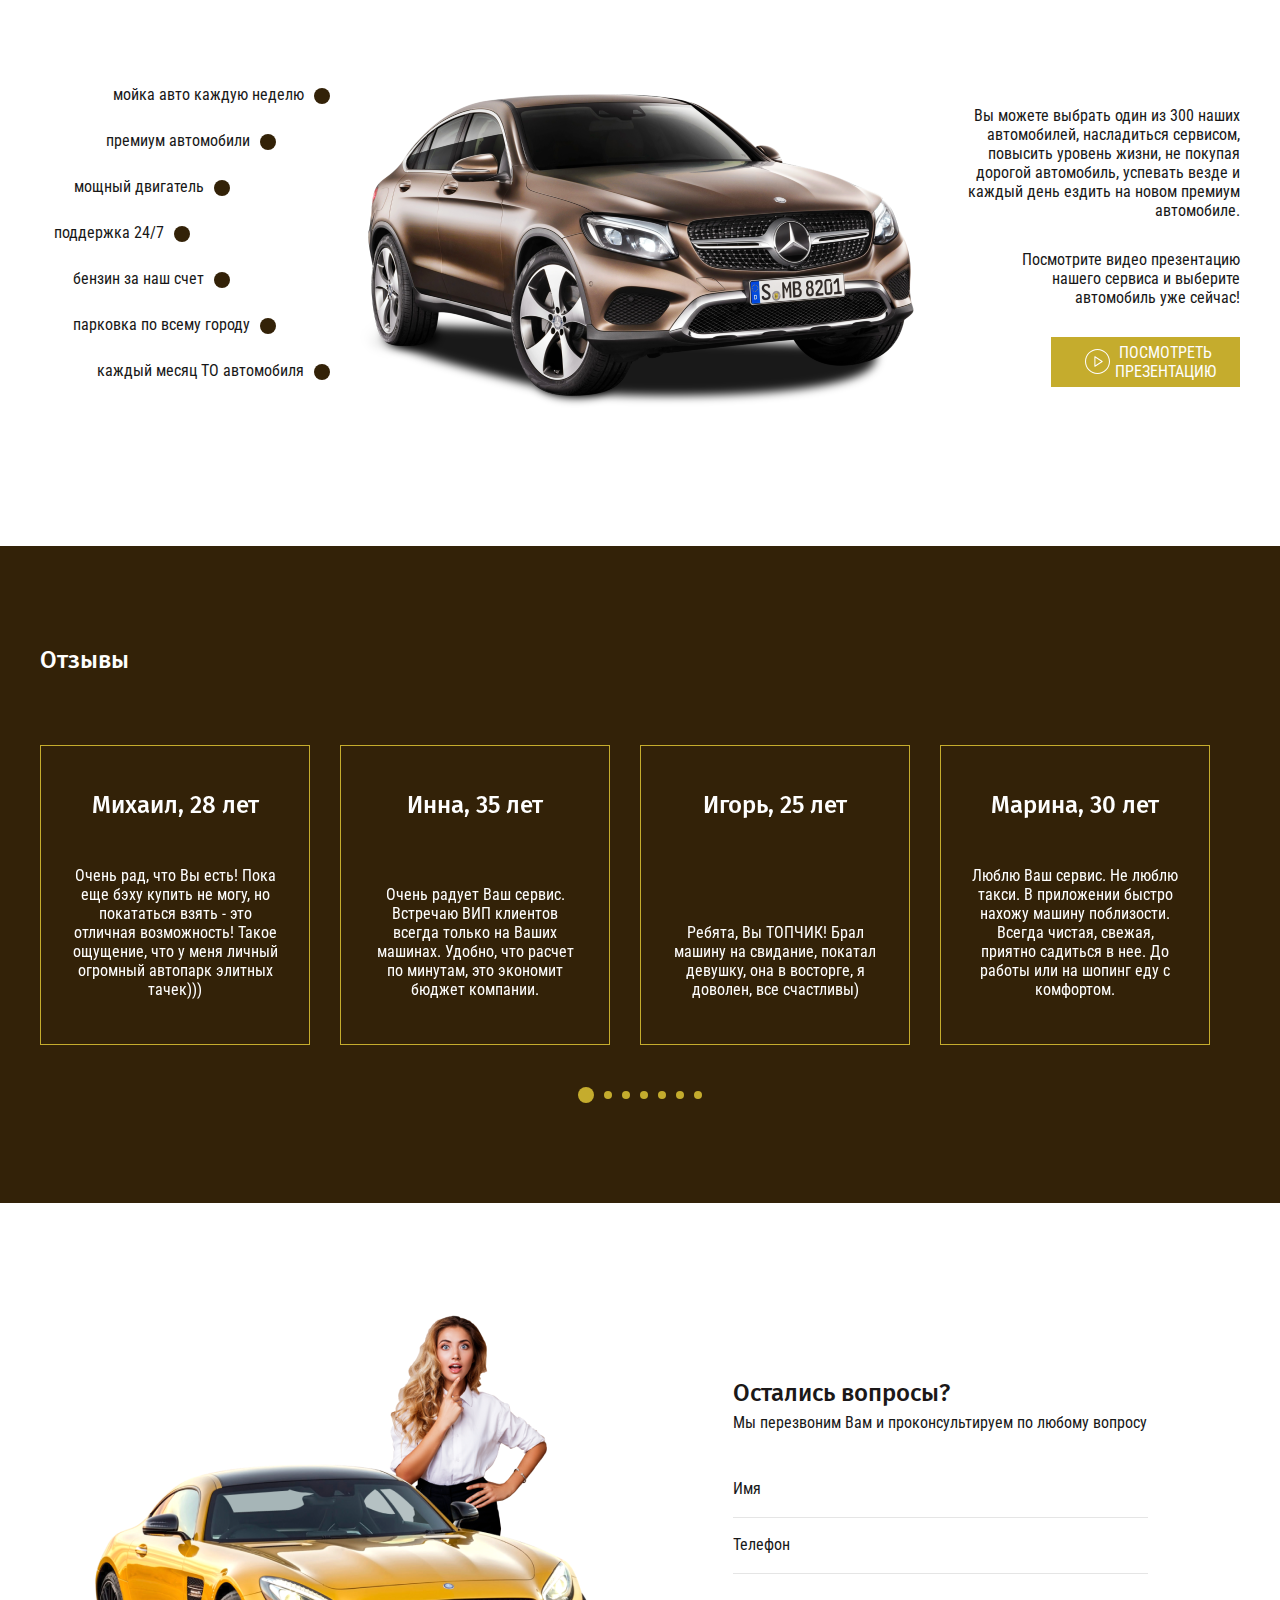
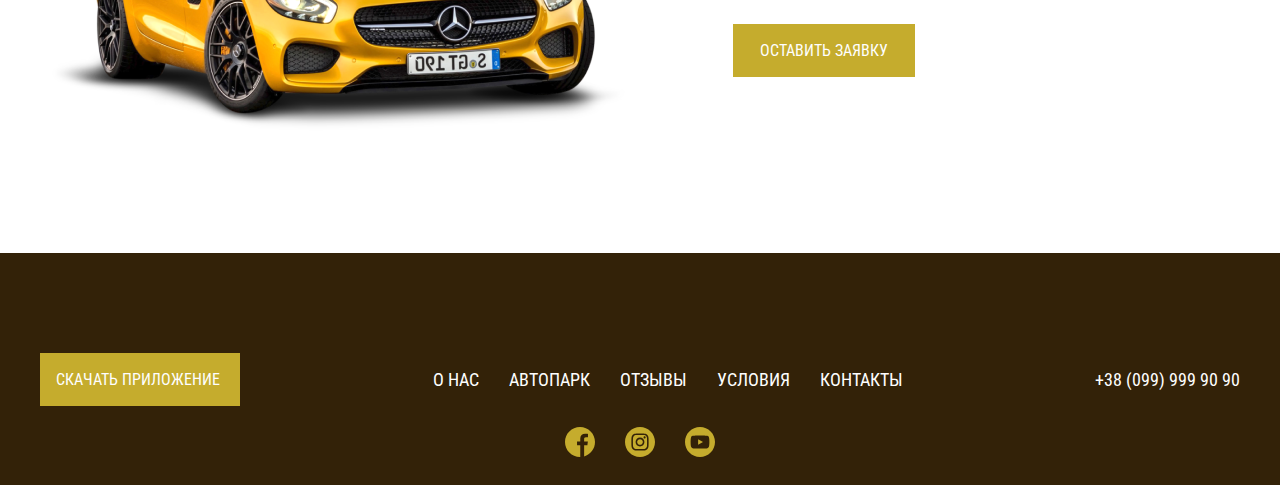
==== commit 52a495cd: "teme-1.15" ====
--- a/Каршеринг/start/index.html
+++ b/Каршеринг/start/index.html
@@ -321,33 +321,33 @@
   <div class="container">
     <div class="footer__top">
       <a href="#" class="application__btn">Скачать приложение</a>
-    </div>
-    <nav class="menu">
-      <ul class="menu__list">
-        <li class="menu__item">
-          <a href="#" class="menu__list-link">
-            О НАС
-          </a></li>
-        <li class="menu__item">
-          <a href="#" class="menu__list-link">
-            АВТОПАРК
-          </a></li>
-        <li class="menu__item">
-          <a href="#" class="menu__list-link">
-            ОТЗЫВЫ
-          </a></li>
-        <li class="menu__item">
-          <a href="#" class="menu__list-link">
-            УСЛОВИЯ
-          </a></li>
-        <li class="menu__item">
-          <a href="#" class="menu__list-link">
-            КОНТАКТЫ
-          </a></li>
-      </ul>
-    </nav>
-    <a href="tel:380999999090" class="phone">+38 (099) 999 90 90</a>
-    </div>
+      <nav class="menu">
+        <ul class="menu__list">
+          <li class="menu__item">
+            <a href="#" class="menu__list-link">
+              О НАС
+            </a></li>
+            <li class="menu__item">
+              <a href="#" class="menu__list-link">
+                АВТОПАРК
+              </a></li>
+              <li class="menu__item">
+                <a href="#" class="menu__list-link">
+                  ОТЗЫВЫ
+                </a></li>
+                <li class="menu__item">
+                  <a href="#" class="menu__list-link">
+                    УСЛОВИЯ
+                  </a></li>
+                  <li class="menu__item">
+                    <a href="#" class="menu__list-link">
+                      КОНТАКТЫ
+                    </a></li>
+                  </ul>
+                </nav>
+                <a href="tel:380999999090" class="phone">+38 (099) 999 90 90</a>
+              <!-- </div> -->
+            </div>
     <ul class="footer__social">
       <li class="footer__social-item">
         <a href="#" class="footer__social-link">
--- a/Каршеринг/start/css/style.css
+++ b/Каршеринг/start/css/style.css
@@ -108,7 +108,7 @@
     background-color: #C5AC2D;
     padding: 16px 19px 16px 15px;
     transition: all .5s;
-    border: 1px solid trsnsporent;
+    border: 1px solid transparent;
     display: inline-block;
 }
 
@@ -489,30 +489,52 @@
     line-height: 19px;
     color: #fefefe;
     background-color: #C5AC2D;
-    border: none;
+    border: 1px solid transparent;
+
     display: inline-block;
     padding: 16px 26px;
     margin-top: 50px;
+}
+
+.feedback__btn:hover {
+    background-color: #fefefe;
+    color: #C5AC2D;
+    border: 1px solid #C5AC2D;
 
 }
 
 .footer {
     padding: 100px 0 24px;
+    background-color: #332208;
+}
+
+.footer__top {
+    display: flex;
+    justify-content: space-between;
+    align-items: center;
+    margin-bottom: 21px;
 }
 
 .footer__social {
+    list-style: none;
     display: flex;
     justify-content: center;
-}
-
-
-
-
-
-
-
-
-
-
-
-
+    align-items: center;
+    
+}
+
+.footer__social-item {
+    margin: 0 15px;
+}
+
+
+
+@media (max-width:1000px) {
+    
+}
+
+
+
+
+
+
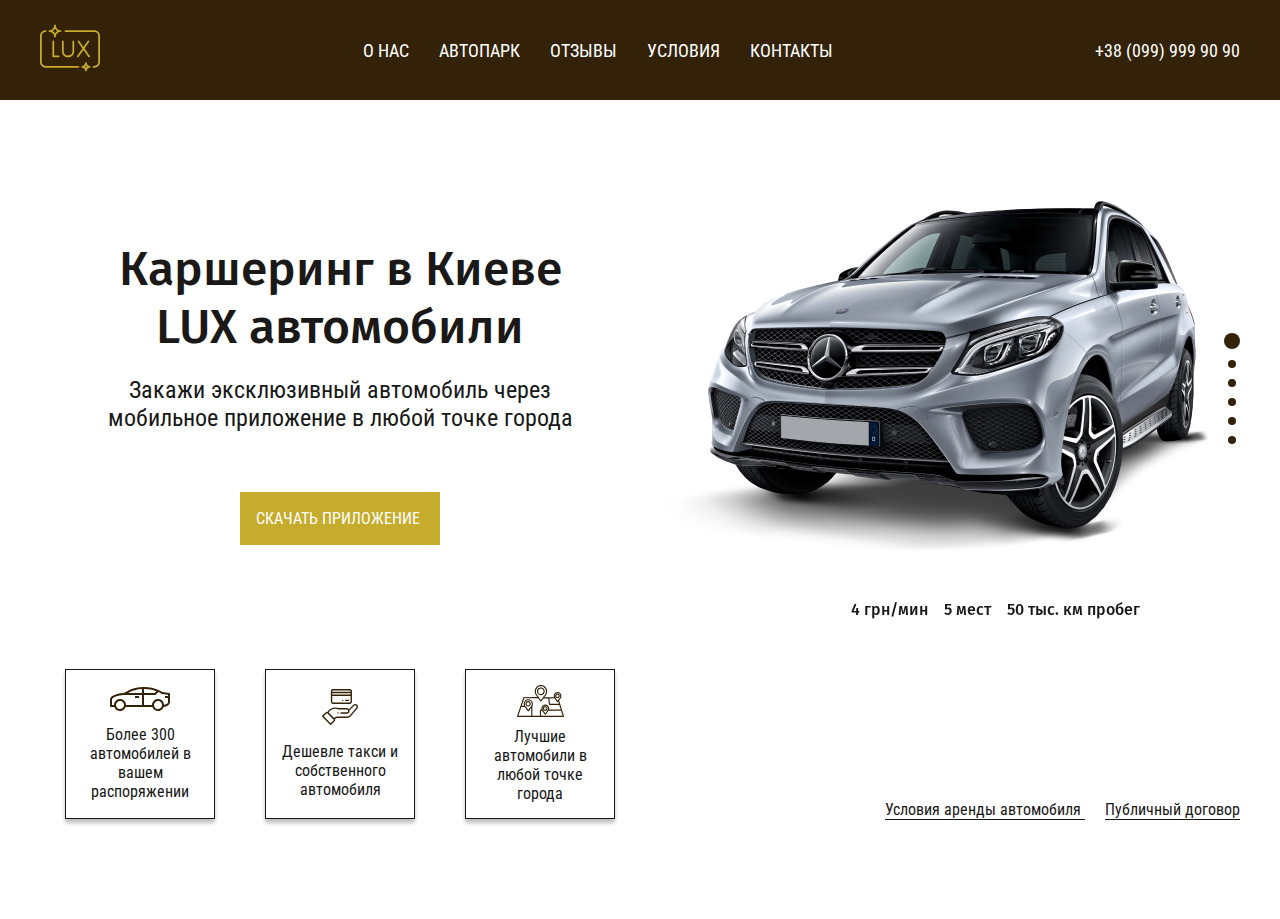
==== commit 20b22060: "time-1.56" ====
--- a/Каршеринг/start/index.html
+++ b/Каршеринг/start/index.html
@@ -22,6 +22,7 @@
         <img src="images/logo.svg" alt="Logo" class="logo__link">
       </a>
       <nav class="menu">
+        <button class="menu__btn"></button>
         <ul class="menu__list">
           <li class="menu__item">
             <a href="#" class="menu__list-link">
@@ -50,7 +51,7 @@
   </div>
  </header>      <!-- Header end -->
 
- <section class="top">      <!-- Section start -->
+ <section class="top">    <!--   Section start -->
    <div class="container">
     <div class="top__heading">
       <div class="top__content">
@@ -136,9 +137,9 @@
       </div>
     </div>
    </div>
- </section>     <!-- Section end -->
-
-<section class="rent">     <!-- Section rend start --> 
+ </section>    <!--  Section end-->
+<!--  
+<!-- <section class="rent">     Section rend start 
 
   <div class="container">
     <div class="rent__inner">
@@ -190,9 +191,9 @@
     </div>
   </div>
 
-</section>      <!-- Section rend end --> 
-
-<section class="benefits">      <!-- Section benefits start -->
+</section>      Section rend end 
+
+<section class="benefits">      Section benefits start
   <div class="container">
     <h3 class="benefits__title">
       Преимущества
@@ -220,9 +221,9 @@
       </div>
     </div>
   </div>
-</section>      <!-- Section benefits end -->
-
-<section class="reviews">     <!-- Section reviews start -->
+</section>      Section benefits end
+
+<section class="reviews">     Section reviews start
   <div class="container">
     <h3 class="reviews__title">
       Отзывы
@@ -298,7 +299,7 @@
   </div>
 </section>      <!-- Section reviews end -->
 
-<section class="feedback">      <!-- Section feedback start -->
+<!-- <section class="feedback">      Section feedback start
   <div class="container">
     <div class="feedback__inner">
       <img src="images/feedback__img.png" alt="" class="feedback__images">
@@ -315,9 +316,9 @@
       </form>
     </div>
   </div>
-</section>      <!-- Section feedback end -->
-
-<footer class="footer">     <!-- Footer start -->
+</section>      Section feedback end
+
+<footer class="footer">     Footer start
   <div class="container">
     <div class="footer__top">
       <a href="#" class="application__btn">Скачать приложение</a>
@@ -347,7 +348,7 @@
                 </nav>
                 <a href="tel:380999999090" class="phone">+38 (099) 999 90 90</a>
               <!-- </div> -->
-            </div>
+            <!-- </div>
     <ul class="footer__social">
       <li class="footer__social-item">
         <a href="#" class="footer__social-link">
@@ -366,7 +367,7 @@
       </li>
     </ul>
   </div>
-</footer>     <!-- Footer end -->
+</footer>     Footer end  -->
 
 
   <script src="https://ajax.googleapis.com/ajax/libs/jquery/3.4.1/jquery.min.js"></script>
--- a/Каршеринг/start/css/style.css
+++ b/Каршеринг/start/css/style.css
@@ -37,6 +37,10 @@
     justify-content: space-between;
     align-items: center;
     height: 100px;
+}
+
+.menu__btn {
+    display: none;
 }
 
 .menu__list {
@@ -529,12 +533,73 @@
 
 
 
-@media (max-width:1000px) {
-    
-}
-
-
-
-
-
-
+@media (max-width: 860px) {
+    .menu {
+        order: 1;
+    }
+   .menu__list {
+       display: block;
+       position: absolute;
+       top: 100px;
+       left: 0;
+       background-color: #332208;
+       left: 0;
+       right: 0;
+       text-align: center;
+       padding: 20px 0;
+       transform: translateY(-500px);
+       transition: all .5s;
+   }
+   .menu__list.menu__list--active {
+    transform: translateY(0);
+
+   }
+   .menu__list-link {
+       padding: 20px 0;
+       display: block;
+   }
+   .menu__btn {
+       display: block;
+       cursor: pointer;
+       width: 24px;
+       height: 24px;
+       border: none;
+       border-top: 2px solid #fefefe;
+       border-bottom: 2px solid #fefefe;
+       background-color: transparent;
+       position: relative;
+   }
+   .menu__btn::before {
+       content: '';
+       position: absolute;
+       background-color: #fefefe;
+       width: 24px;
+       height: 2px;
+       left: 0;
+       top: 9px;
+
+   }
+  
+}
+
+
+
+
+
+
+
+
+
+
+
+
+
+
+
+
+
+
+
+
+
+
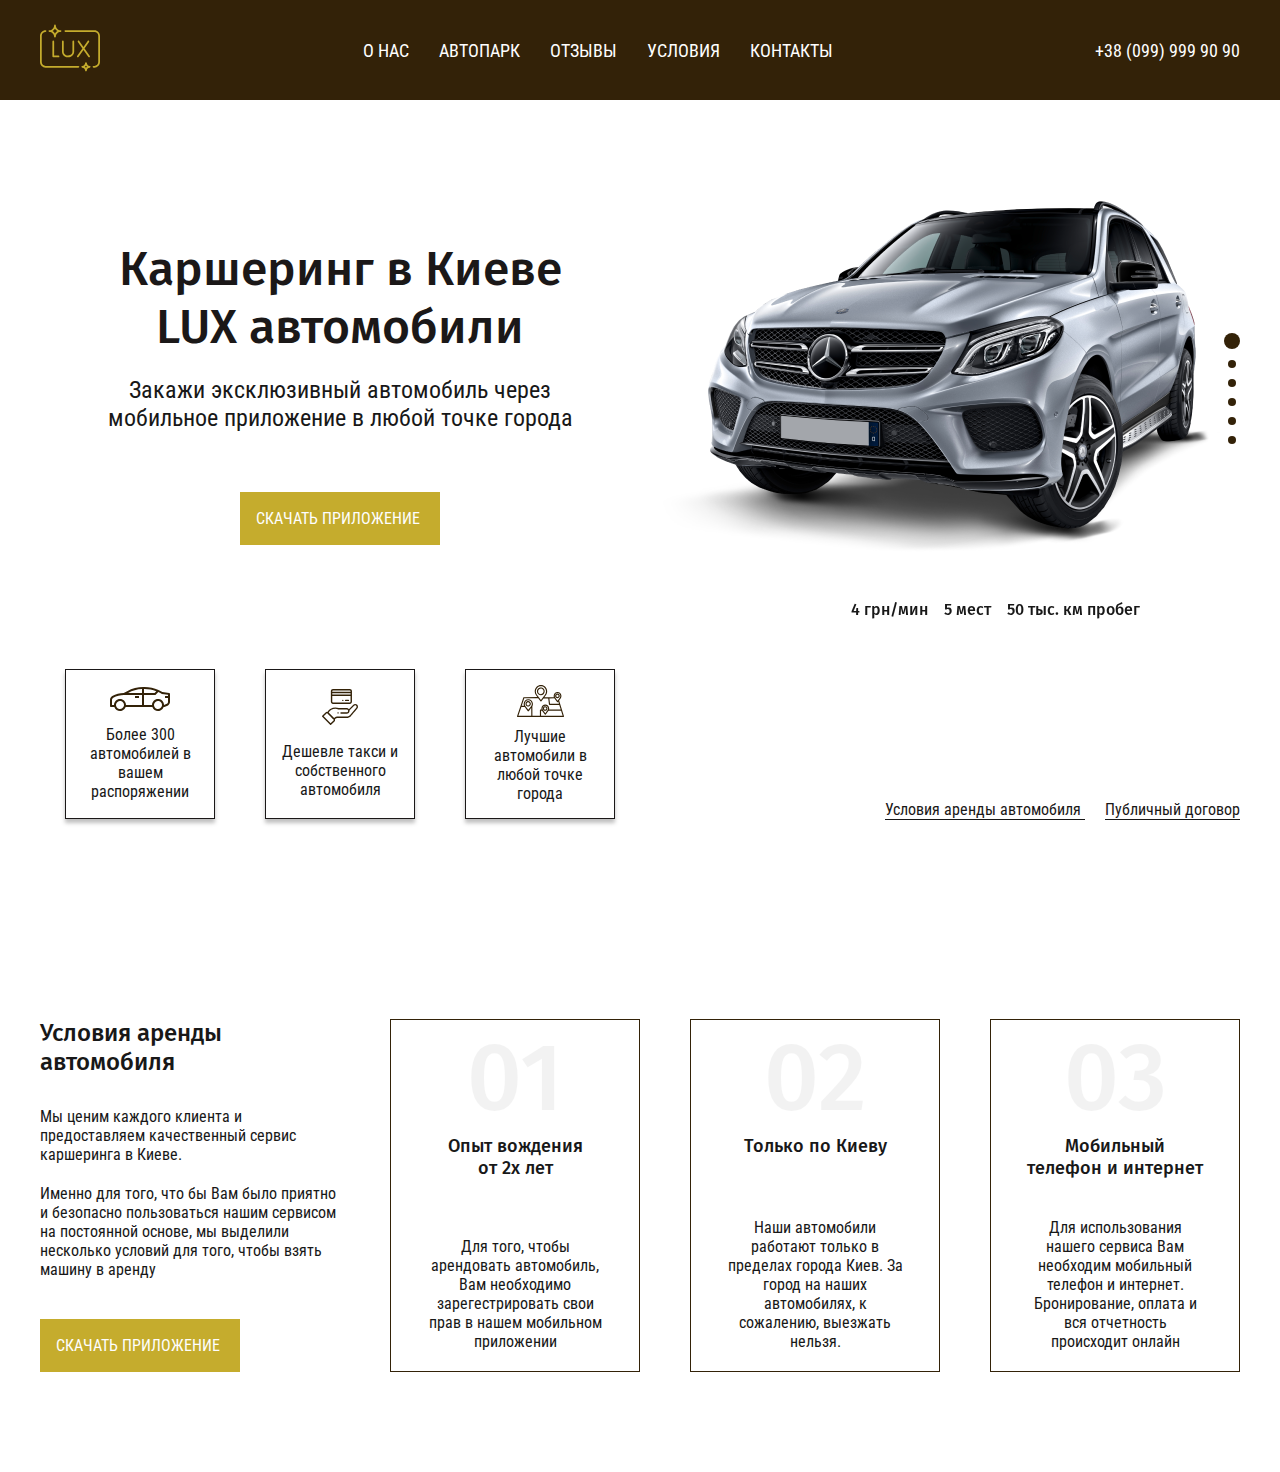
==== commit b6f30cb2: "time-2.38" ====
--- a/Каршеринг/start/index.html
+++ b/Каршеринг/start/index.html
@@ -138,8 +138,8 @@
     </div>
    </div>
  </section>    <!--  Section end-->
-<!--  
-<!-- <section class="rent">     Section rend start 
+  
+ <section class="rent">   <!--  Section rend start -->
 
   <div class="container">
     <div class="rent__inner">
@@ -191,8 +191,8 @@
     </div>
   </div>
 
-</section>      Section rend end 
-
+</section>      <!--Section rend end -->
+<!--
 <section class="benefits">      Section benefits start
   <div class="container">
     <h3 class="benefits__title">
--- a/Каршеринг/start/css/style.css
+++ b/Каршеринг/start/css/style.css
@@ -530,8 +530,40 @@
 .footer__social-item {
     margin: 0 15px;
 }
-
-
+@media (max-width: 1140px){
+    .rent__inner {
+        flex-wrap: wrap;
+        justify-content: space-around;
+    }
+    .rent__content {
+        width: 100%;
+        margin-bottom: 30px;
+    }
+}
+
+@media (max-width: 1000px) {
+    .top__heading {
+        display: block;
+    }
+    .top__content {
+        width: 100%;
+        padding: 20px;
+    }
+    .top__slaider {
+        width: 100%;
+    }
+    .top__bottom {
+        display: block;
+    }
+    .top__links {
+        padding-right: 0;
+        padding-top: 50px;
+        text-align: center;
+    }
+    .top__items {
+        width: 100%;
+    }
+}
 
 @media (max-width: 860px) {
     .menu {
@@ -577,29 +609,98 @@
        height: 2px;
        left: 0;
        top: 9px;
-
    }
-  
-}
-
-
-
-
-
-
-
-
-
-
-
-
-
-
-
-
-
-
-
-
-
-
+   .rent__item {
+       margin: 30px;
+   }
+}
+@media (max-width: 650px) {
+    .rent__item {
+        width: 100%;
+        min-width: 245px;
+    }
+    .rent__item-title {
+        margin-bottom: 20px;
+    }
+    .rent__content {
+        text-align: center;
+    }
+}
+@media (max-width: 525px) {
+    .top__items {
+        flex-wrap: wrap;
+    }
+    .top__item {
+        margin: 20px;
+    }
+    .top__slaider-text {
+        padding-right: 0;
+    }
+    @media (max-width: 410px) {
+        .top__item {
+            width: 100%;
+        }
+        .top__links {
+            text-align: center;
+        }
+        .top_link {
+            margin: 10px 15px;
+            display: inline-block;
+        }
+        .top__link +.top__link {
+            margin-left: 0;
+        }
+        .top__slaider-text {
+            text-align: center;
+        }
+        .top__slaider-text span {
+            display: block;
+            margin: 10px;
+        }
+        .rent__item {
+            margin: 30px 0;
+        }
+    }
+
+
+
+
+
+
+
+
+
+
+
+
+
+
+
+
+
+
+
+
+
+
+
+
+
+
+
+
+
+
+
+
+
+
+
+
+
+
+
+
+
+
+
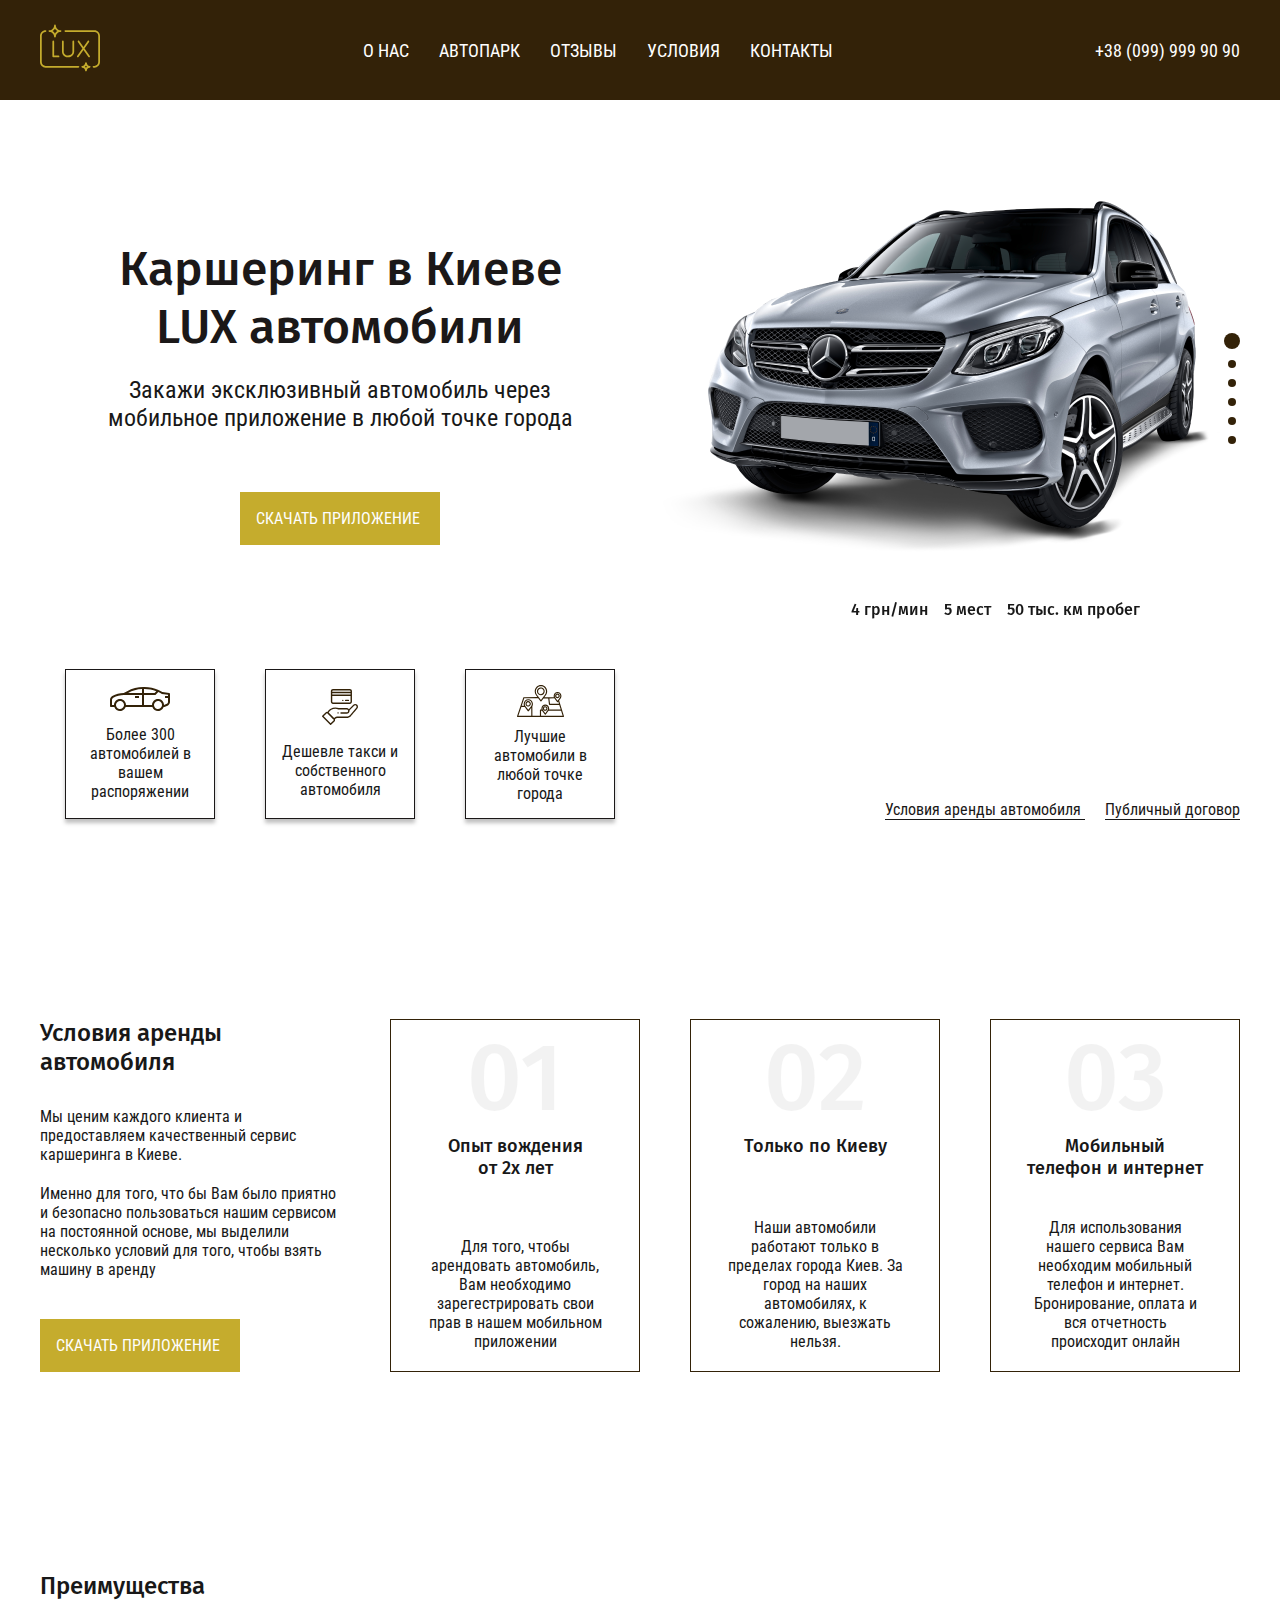
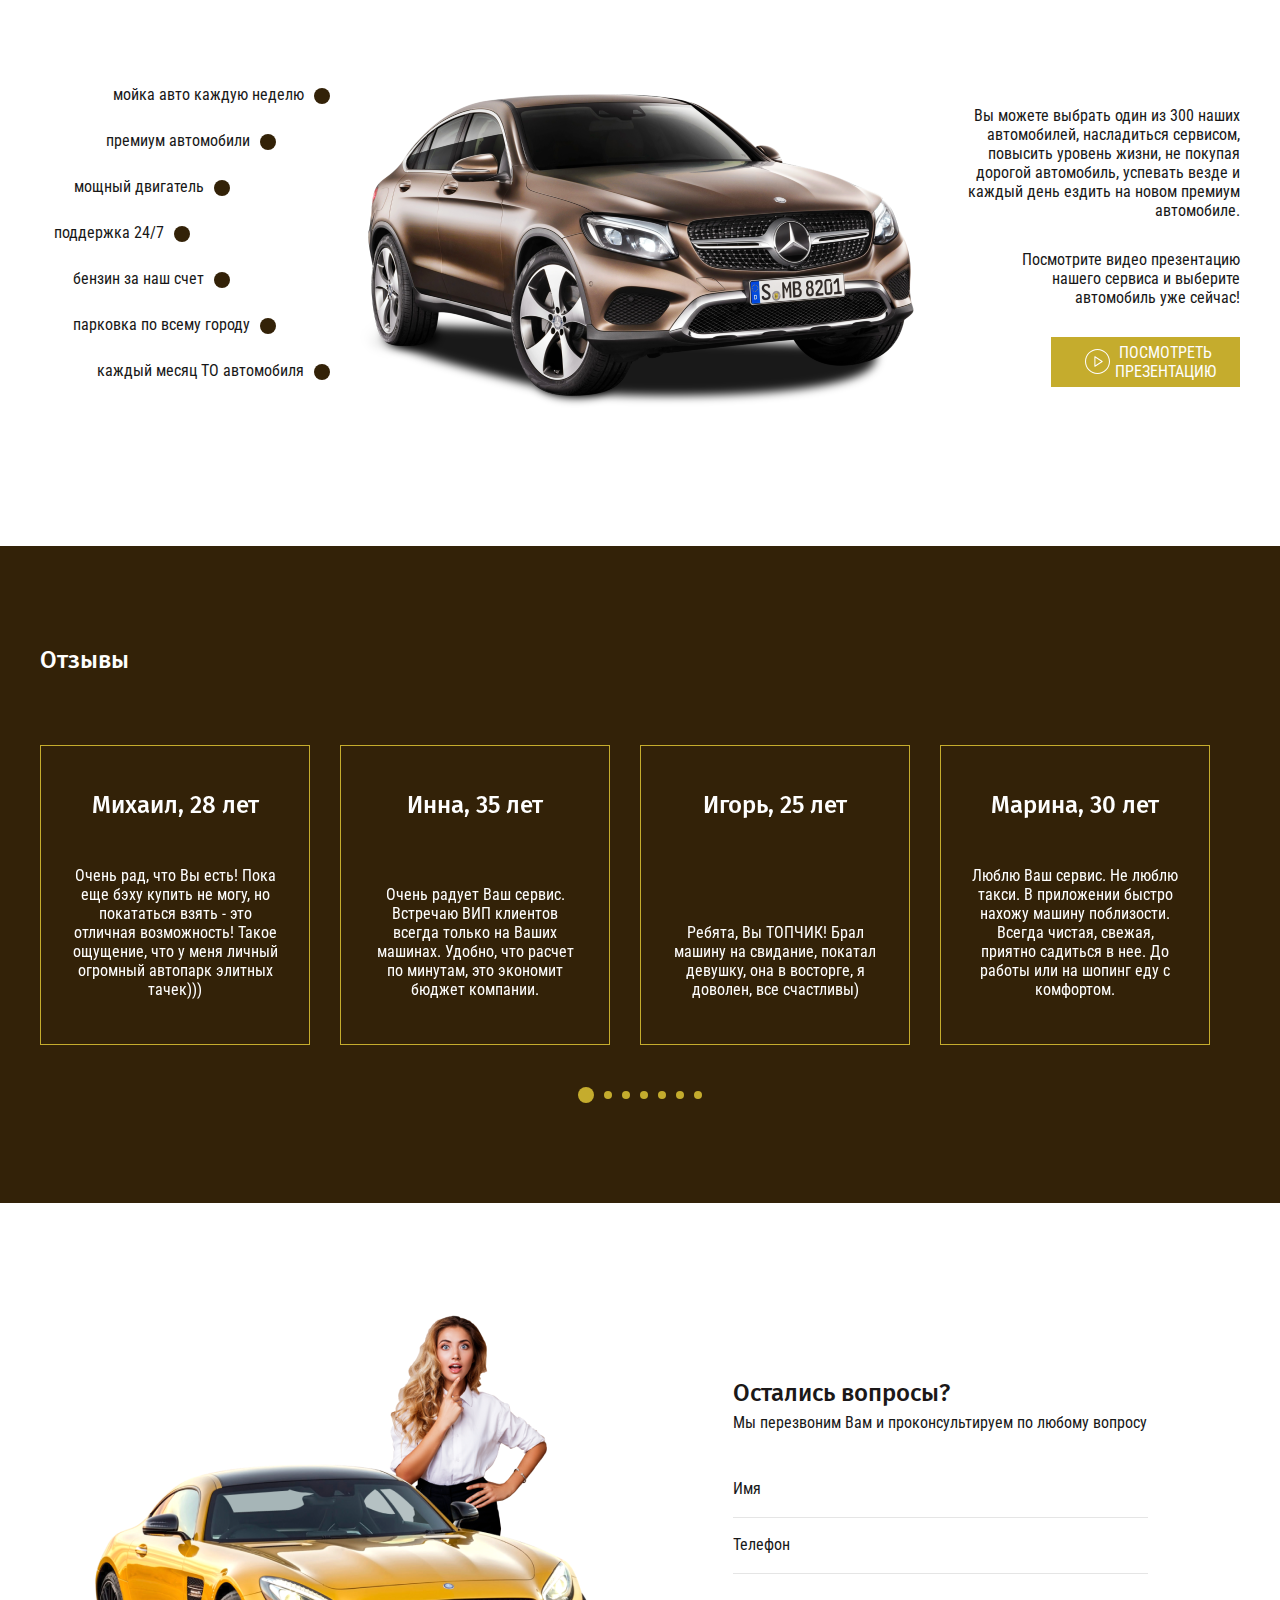
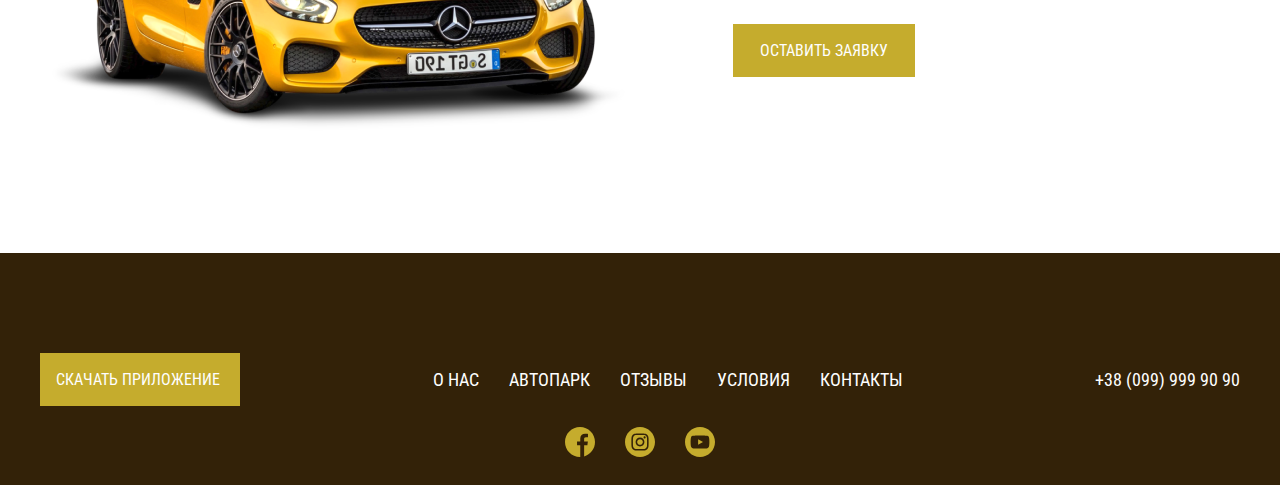
==== commit 69e3b3a5: "end" ====
--- a/Каршеринг/start/index.html
+++ b/Каршеринг/start/index.html
@@ -191,9 +191,9 @@
     </div>
   </div>
 
-</section>      <!--Section rend end -->
-<!--
-<section class="benefits">      Section benefits start
+</section>      <!-- Section rend end -->
+
+<section class="benefits">      <!-- Section benefits start -->
   <div class="container">
     <h3 class="benefits__title">
       Преимущества
@@ -221,9 +221,10 @@
       </div>
     </div>
   </div>
-</section>      Section benefits end
-
-<section class="reviews">     Section reviews start
+</section>      <!-- Section benefits end -->
+
+
+<section class="reviews">    <!-- Section reviews start -->
   <div class="container">
     <h3 class="reviews__title">
       Отзывы
@@ -299,7 +300,7 @@
   </div>
 </section>      <!-- Section reviews end -->
 
-<!-- <section class="feedback">      Section feedback start
+<section class="feedback">      <!-- Section feedback start -->
   <div class="container">
     <div class="feedback__inner">
       <img src="images/feedback__img.png" alt="" class="feedback__images">
@@ -316,9 +317,9 @@
       </form>
     </div>
   </div>
-</section>      Section feedback end
-
-<footer class="footer">     Footer start
+</section>     <!--  Section feedback end -->
+
+ <footer class="footer">    <!--  Footer start -->
   <div class="container">
     <div class="footer__top">
       <a href="#" class="application__btn">Скачать приложение</a>
@@ -347,8 +348,8 @@
                   </ul>
                 </nav>
                 <a href="tel:380999999090" class="phone">+38 (099) 999 90 90</a>
-              <!-- </div> -->
-            <!-- </div>
+               </div> 
+             </div>
     <ul class="footer__social">
       <li class="footer__social-item">
         <a href="#" class="footer__social-link">
@@ -367,7 +368,7 @@
       </li>
     </ul>
   </div>
-</footer>     Footer end  -->
+</footer>    <!--  Footer end  -->
 
 
   <script src="https://ajax.googleapis.com/ajax/libs/jquery/3.4.1/jquery.min.js"></script>
--- a/Каршеринг/start/css/style.css
+++ b/Каршеринг/start/css/style.css
@@ -530,6 +530,13 @@
 .footer__social-item {
     margin: 0 15px;
 }
+            /* АДАПТИВ */
+
+@media (max-width: 1250px){
+    .benefits__images {
+        width: 40%;
+    }
+}
 @media (max-width: 1140px){
     .rent__inner {
         flex-wrap: wrap;
@@ -542,6 +549,9 @@
 }
 
 @media (max-width: 1000px) {
+    .footer .menu {
+        display: none;
+    }
     .top__heading {
         display: block;
     }
@@ -563,9 +573,21 @@
     .top__items {
         width: 100%;
     }
+    .benefits__content {
+        width: 100%;
+        margin-top: 30px;
+    }
+    .benefits__items {
+        flex-wrap: wrap;
+        justify-content: space-around;
+    }
+    .benefits__text + .benefits__text {
+        width: 100%;
+    }
 }
 
 @media (max-width: 860px) {
+ 
     .menu {
         order: 1;
     }
@@ -613,6 +635,16 @@
    .rent__item {
        margin: 30px;
    }
+   .feedback__images {
+       display: none;
+   }
+   .footer,
+   .feedback,
+   .reviews,
+   .benefits,
+   .rend {
+       padding: 30px 0;
+   }
 }
 @media (max-width: 650px) {
     .rent__item {
@@ -636,6 +668,34 @@
     .top__slaider-text {
         padding-right: 0;
     }
+    .benefits__images {
+        width: 75%;     
+    }
+    .benefits__list-item {
+        margin-right: 0;
+        text-align: left;
+        padding-right: 0;
+        padding-left: 26px;
+    }
+    .benefits__list-item::after {
+        right: auto;
+        left: 0;
+    }
+    .benefits__list {
+        width: 100%;
+    }
+
+    @media (max-width: 450px) {
+        .footer__top {
+            flex-direction: column;
+            align-items: center;
+        }
+        .footer .phone {
+            margin-top: 30px;
+            display: inline-block;
+        }
+    }
+
     @media (max-width: 410px) {
         .top__item {
             width: 100%;
@@ -660,47 +720,49 @@
         .rent__item {
             margin: 30px 0;
         }
-    }
-
-
-
-
-
-
-
-
-
-
-
-
-
-
-
-
-
-
-
-
-
-
-
-
-
-
-
-
-
-
-
-
-
-
-
-
-
-
-
-
-
-
-
+
+    }
+
+
+
+
+
+
+
+
+
+
+
+
+
+
+
+
+
+
+
+
+
+
+
+
+
+
+
+
+
+
+
+
+
+
+
+
+
+
+
+
+
+
+
+
